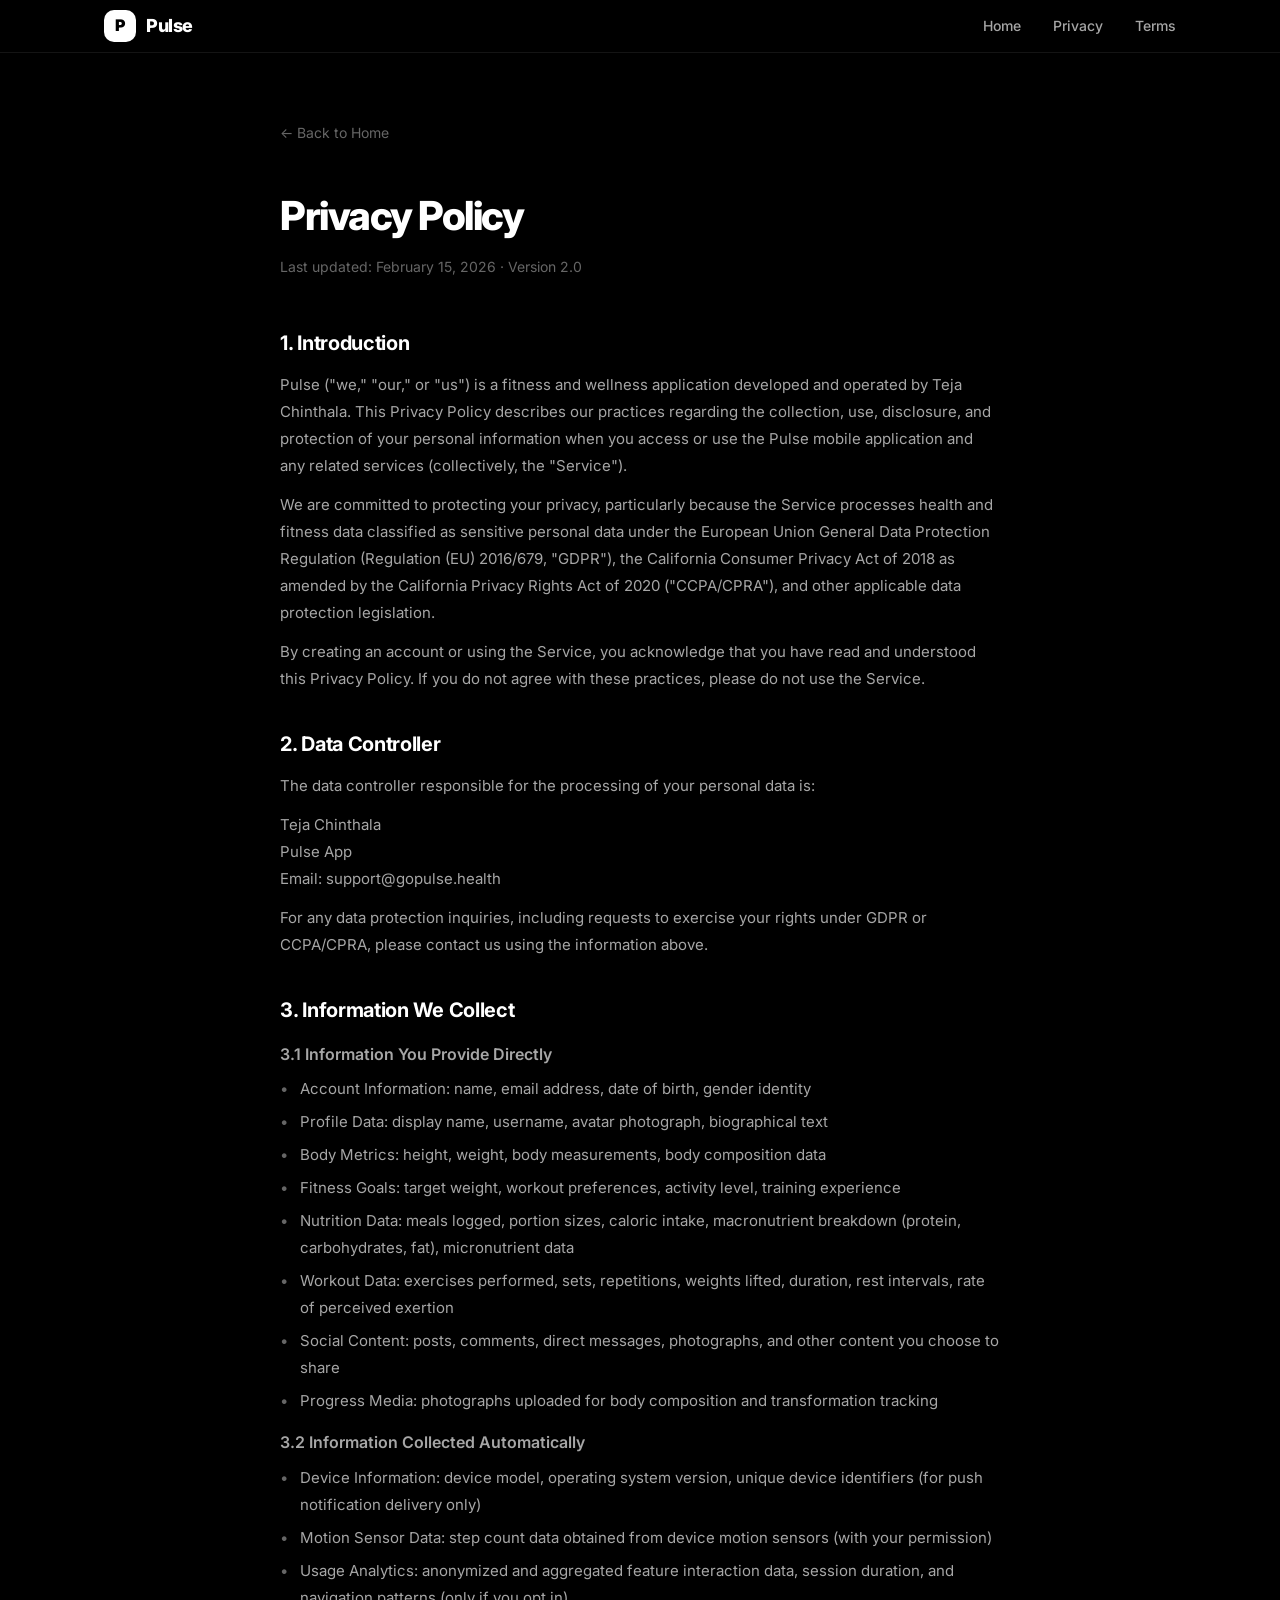
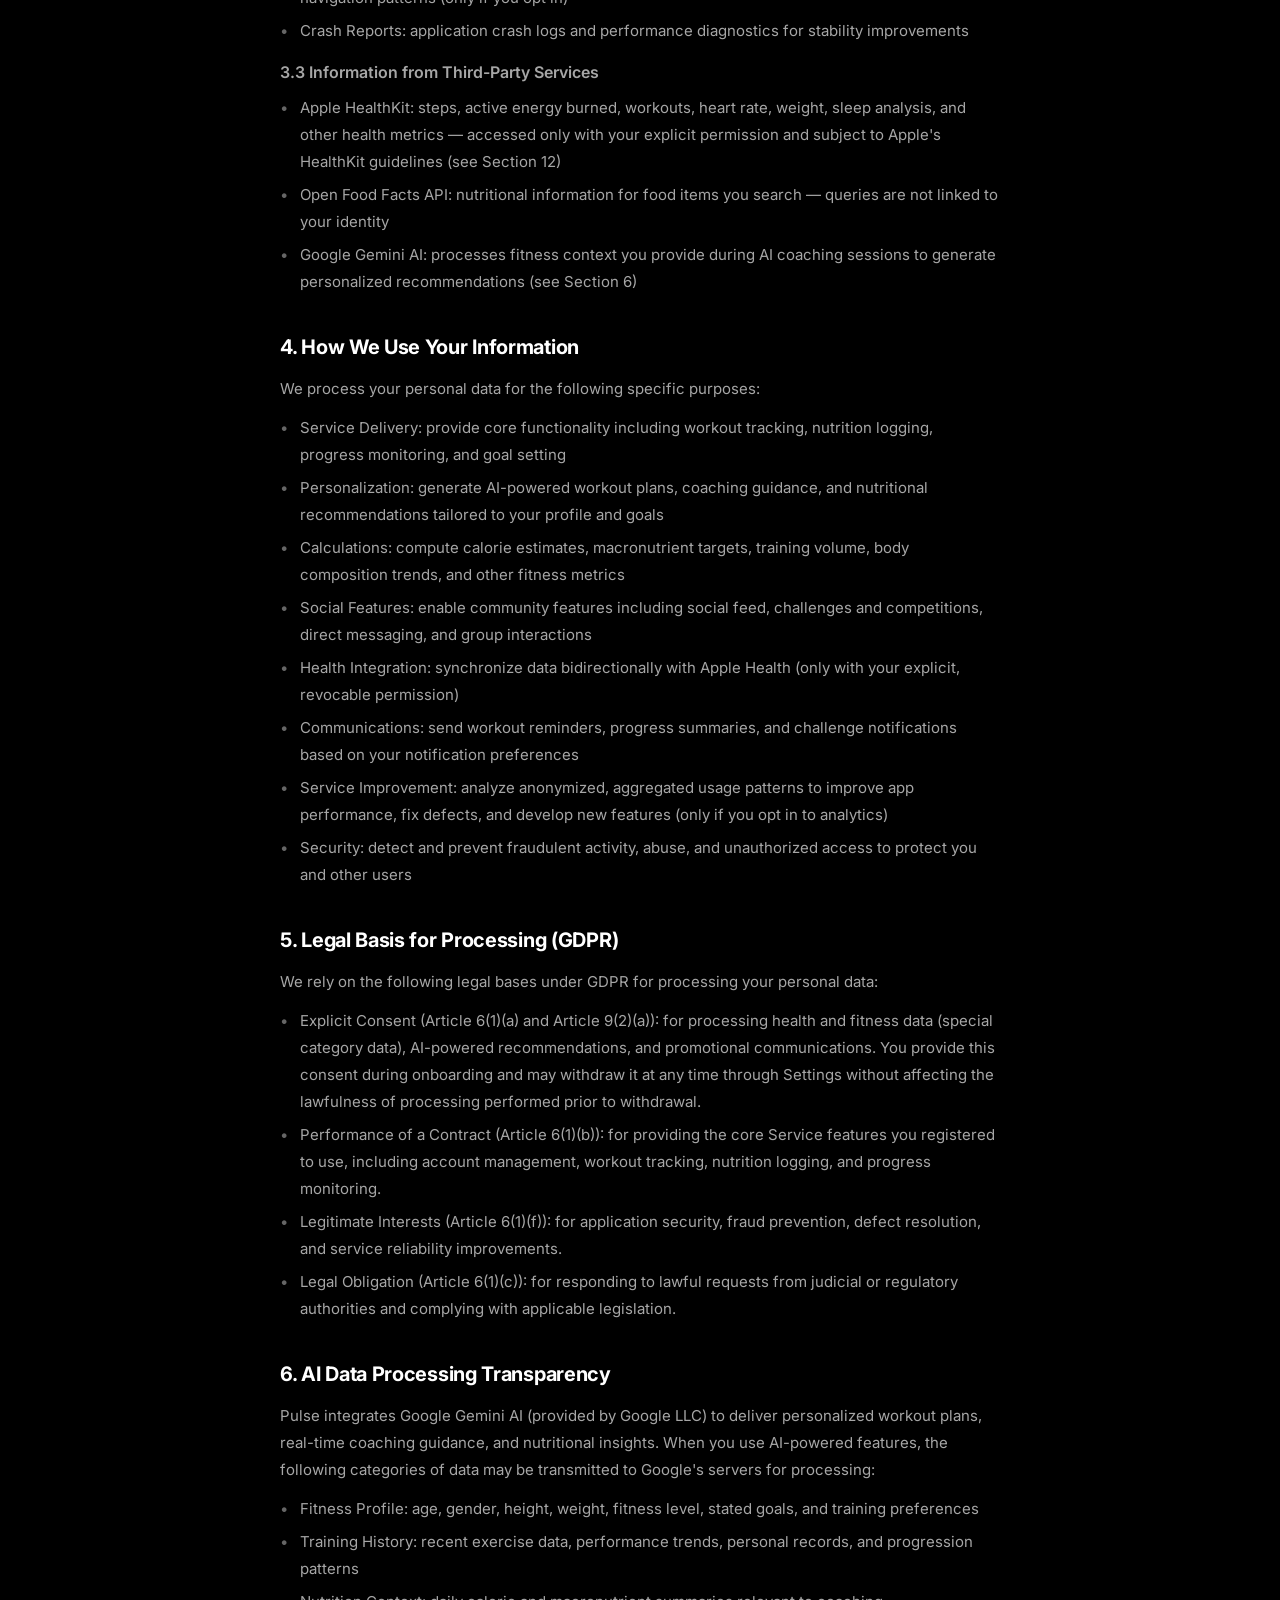
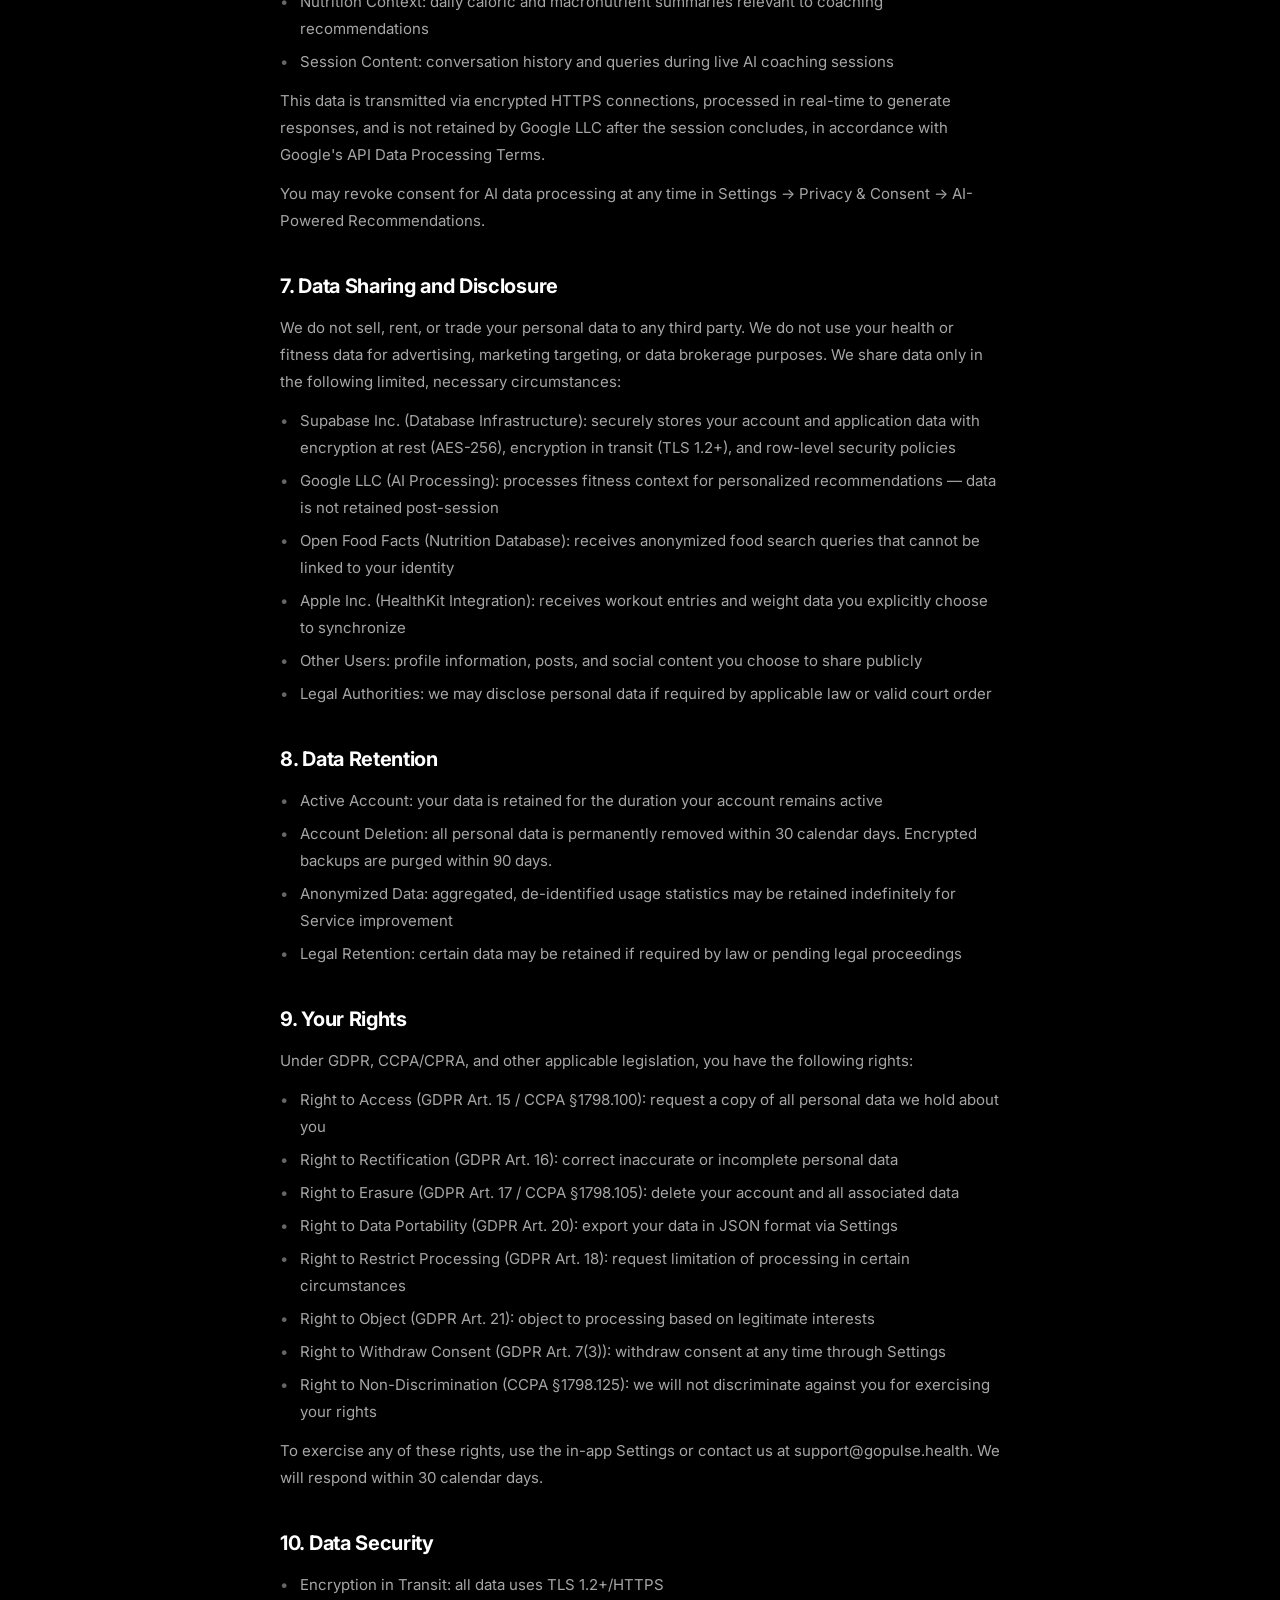
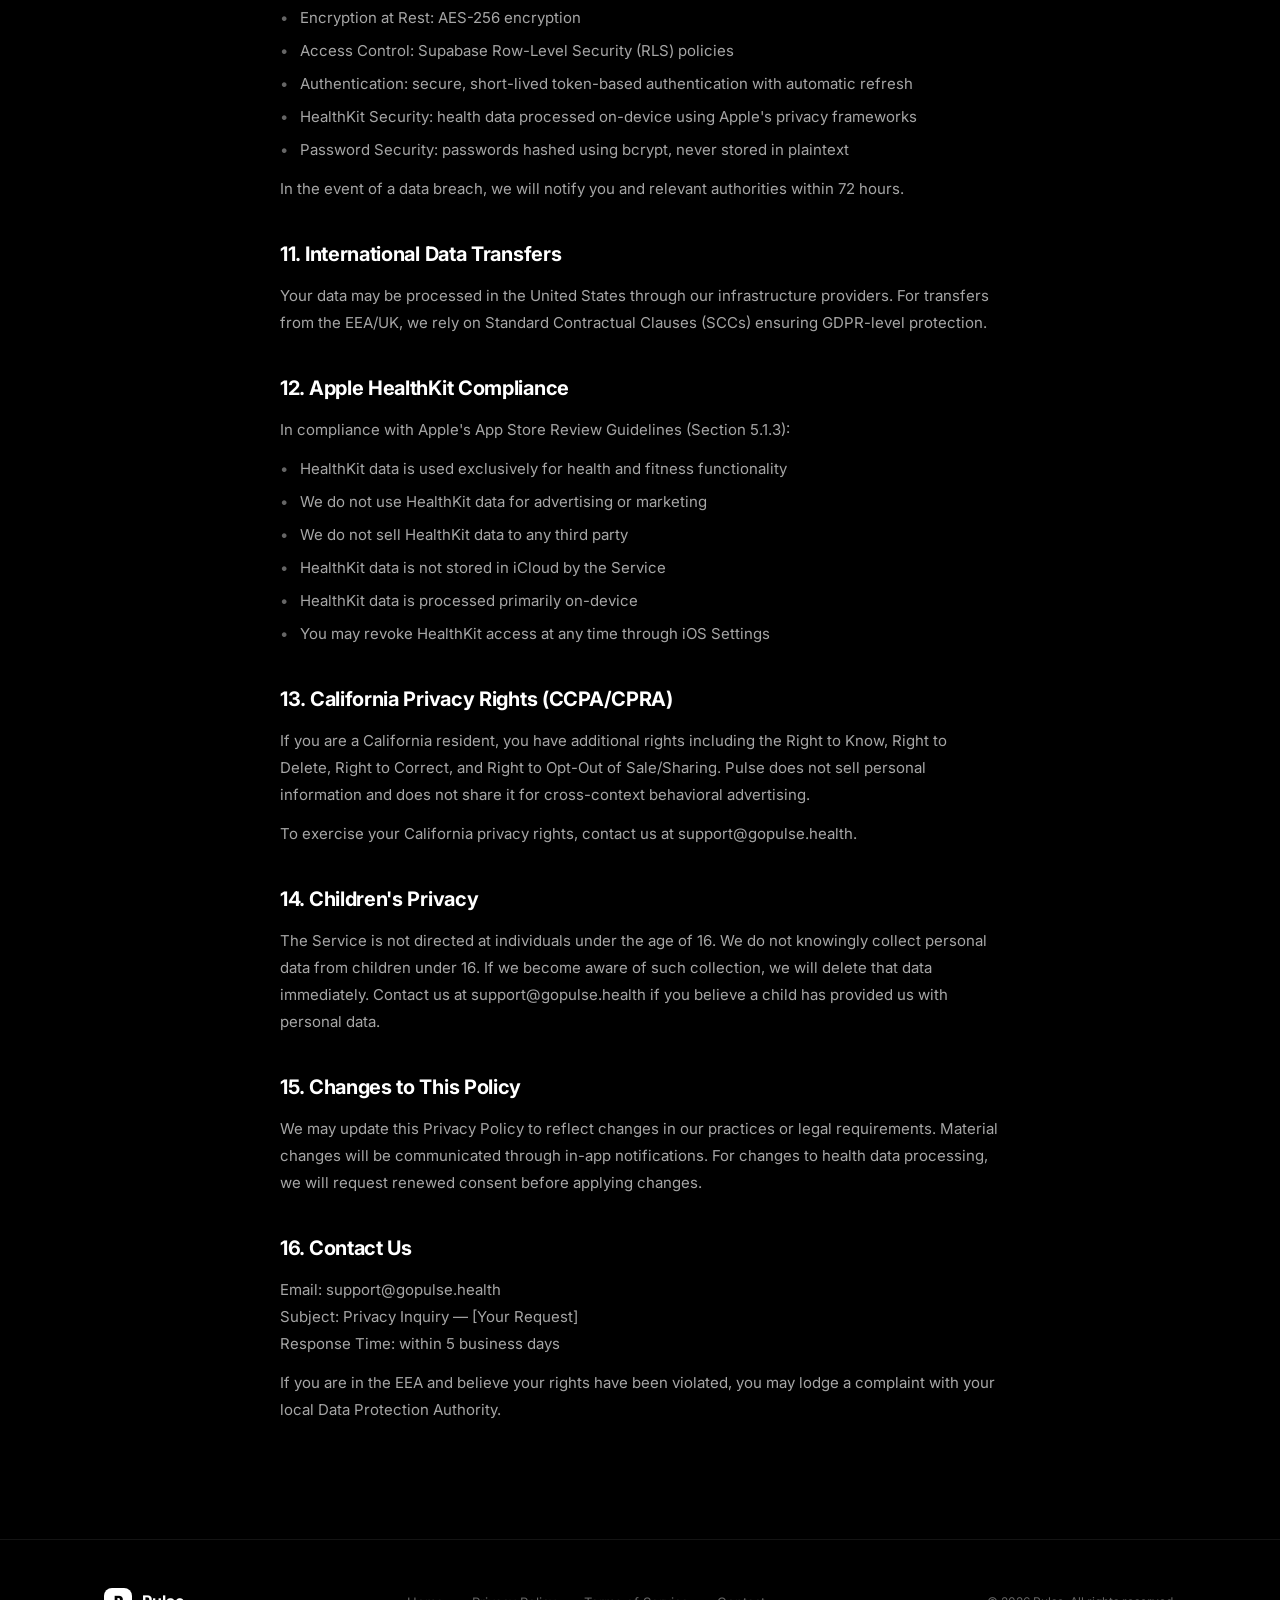
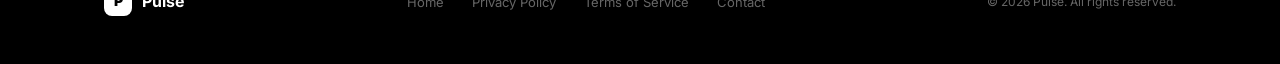
==== privacy.html @ 33a94516 "redesign: premium landing page with particle animation, feature-focused content" ====
<!DOCTYPE html>
<html lang="en">

<head>
    <meta charset="utf-8">
    <meta name="viewport" content="width=device-width, initial-scale=1.0">
    <title>Privacy Policy — Pulse</title>
    <meta name="description"
        content="Pulse Privacy Policy — Learn how we collect, use, and protect your personal data.">
    <link rel="preconnect" href="https://fonts.googleapis.com">
    <link rel="preconnect" href="https://fonts.gstatic.com" crossorigin>
    <link href="https://fonts.googleapis.com/css2?family=Inter:wght@400;500;600;700;800;900&display=swap"
        rel="stylesheet">
    <link rel="stylesheet" href="style.css">
    <link rel="icon"
        href="data:image/svg+xml,<svg xmlns='http://www.w3.org/2000/svg' viewBox='0 0 100 100'><rect width='100' height='100' rx='20' fill='%23000'/><text x='50' y='72' font-size='60' font-weight='900' fill='white' text-anchor='middle' font-family='system-ui'>P</text></svg>">
</head>

<body>

    <!-- Navigation -->
    <nav class="nav scrolled">
        <div class="nav-inner">
            <a href="index.html" class="nav-logo">
                <div class="nav-logo-icon">P</div>
                Pulse
            </a>
            <ul class="nav-links">
                <li><a href="index.html">Home</a></li>
                <li><a href="privacy.html">Privacy</a></li>
                <li><a href="terms.html">Terms</a></li>
            </ul>
        </div>
    </nav>

    <!-- Privacy Policy Content -->
    <section class="legal-page">
        <div class="container">
            <div class="legal-content">
                <a href="index.html" class="legal-back">← Back to Home</a>

                <h1 class="legal-title">Privacy Policy</h1>
                <p class="legal-updated">Last updated: February 15, 2026 · Version 2.0</p>

                <div class="legal-section">
                    <h2>1. Introduction</h2>
                    <p>Pulse ("we," "our," or "us") is a fitness and wellness application developed and operated by Teja
                        Chinthala. This Privacy Policy describes our practices regarding the collection, use,
                        disclosure, and protection of your personal information when you access or use the Pulse mobile
                        application and any related services (collectively, the "Service").</p>
                    <p>We are committed to protecting your privacy, particularly because the Service processes health
                        and fitness data classified as sensitive personal data under the European Union General Data
                        Protection Regulation (Regulation (EU) 2016/679, "GDPR"), the California Consumer Privacy Act of
                        2018 as amended by the California Privacy Rights Act of 2020 ("CCPA/CPRA"), and other applicable
                        data protection legislation.</p>
                    <p>By creating an account or using the Service, you acknowledge that you have read and understood
                        this Privacy Policy. If you do not agree with these practices, please do not use the Service.
                    </p>
                </div>

                <div class="legal-section">
                    <h2>2. Data Controller</h2>
                    <p>The data controller responsible for the processing of your personal data is:</p>
                    <p>Teja Chinthala<br>Pulse App<br>Email: support@gopulse.health</p>
                    <p>For any data protection inquiries, including requests to exercise your rights under GDPR or
                        CCPA/CPRA, please contact us using the information above.</p>
                </div>

                <div class="legal-section">
                    <h2>3. Information We Collect</h2>
                    <h3>3.1 Information You Provide Directly</h3>
                    <ul>
                        <li>Account Information: name, email address, date of birth, gender identity</li>
                        <li>Profile Data: display name, username, avatar photograph, biographical text</li>
                        <li>Body Metrics: height, weight, body measurements, body composition data</li>
                        <li>Fitness Goals: target weight, workout preferences, activity level, training experience</li>
                        <li>Nutrition Data: meals logged, portion sizes, caloric intake, macronutrient breakdown
                            (protein, carbohydrates, fat), micronutrient data</li>
                        <li>Workout Data: exercises performed, sets, repetitions, weights lifted, duration, rest
                            intervals, rate of perceived exertion</li>
                        <li>Social Content: posts, comments, direct messages, photographs, and other content you choose
                            to share</li>
                        <li>Progress Media: photographs uploaded for body composition and transformation tracking</li>
                    </ul>

                    <h3>3.2 Information Collected Automatically</h3>
                    <ul>
                        <li>Device Information: device model, operating system version, unique device identifiers (for
                            push notification delivery only)</li>
                        <li>Motion Sensor Data: step count data obtained from device motion sensors (with your
                            permission)</li>
                        <li>Usage Analytics: anonymized and aggregated feature interaction data, session duration, and
                            navigation patterns (only if you opt in)</li>
                        <li>Crash Reports: application crash logs and performance diagnostics for stability improvements
                        </li>
                    </ul>

                    <h3>3.3 Information from Third-Party Services</h3>
                    <ul>
                        <li>Apple HealthKit: steps, active energy burned, workouts, heart rate, weight, sleep analysis,
                            and other health metrics — accessed only with your explicit permission and subject to
                            Apple's HealthKit guidelines (see Section 12)</li>
                        <li>Open Food Facts API: nutritional information for food items you search — queries are not
                            linked to your identity</li>
                        <li>Google Gemini AI: processes fitness context you provide during AI coaching sessions to
                            generate personalized recommendations (see Section 6)</li>
                    </ul>
                </div>

                <div class="legal-section">
                    <h2>4. How We Use Your Information</h2>
                    <p>We process your personal data for the following specific purposes:</p>
                    <ul>
                        <li>Service Delivery: provide core functionality including workout tracking, nutrition logging,
                            progress monitoring, and goal setting</li>
                        <li>Personalization: generate AI-powered workout plans, coaching guidance, and nutritional
                            recommendations tailored to your profile and goals</li>
                        <li>Calculations: compute calorie estimates, macronutrient targets, training volume, body
                            composition trends, and other fitness metrics</li>
                        <li>Social Features: enable community features including social feed, challenges and
                            competitions, direct messaging, and group interactions</li>
                        <li>Health Integration: synchronize data bidirectionally with Apple Health (only with your
                            explicit, revocable permission)</li>
                        <li>Communications: send workout reminders, progress summaries, and challenge notifications
                            based on your notification preferences</li>
                        <li>Service Improvement: analyze anonymized, aggregated usage patterns to improve app
                            performance, fix defects, and develop new features (only if you opt in to analytics)</li>
                        <li>Security: detect and prevent fraudulent activity, abuse, and unauthorized access to protect
                            you and other users</li>
                    </ul>
                </div>

                <div class="legal-section">
                    <h2>5. Legal Basis for Processing (GDPR)</h2>
                    <p>We rely on the following legal bases under GDPR for processing your personal data:</p>
                    <ul>
                        <li>Explicit Consent (Article 6(1)(a) and Article 9(2)(a)): for processing health and fitness
                            data (special category data), AI-powered recommendations, and promotional communications.
                            You provide this consent during onboarding and may withdraw it at any time through Settings
                            without affecting the lawfulness of processing performed prior to withdrawal.</li>
                        <li>Performance of a Contract (Article 6(1)(b)): for providing the core Service features you
                            registered to use, including account management, workout tracking, nutrition logging, and
                            progress monitoring.</li>
                        <li>Legitimate Interests (Article 6(1)(f)): for application security, fraud prevention, defect
                            resolution, and service reliability improvements.</li>
                        <li>Legal Obligation (Article 6(1)(c)): for responding to lawful requests from judicial or
                            regulatory authorities and complying with applicable legislation.</li>
                    </ul>
                </div>

                <div class="legal-section">
                    <h2>6. AI Data Processing Transparency</h2>
                    <p>Pulse integrates Google Gemini AI (provided by Google LLC) to deliver personalized workout plans,
                        real-time coaching guidance, and nutritional insights. When you use AI-powered features, the
                        following categories of data may be transmitted to Google's servers for processing:</p>
                    <ul>
                        <li>Fitness Profile: age, gender, height, weight, fitness level, stated goals, and training
                            preferences</li>
                        <li>Training History: recent exercise data, performance trends, personal records, and
                            progression patterns</li>
                        <li>Nutrition Context: daily caloric and macronutrient summaries relevant to coaching
                            recommendations</li>
                        <li>Session Content: conversation history and queries during live AI coaching sessions</li>
                    </ul>
                    <p>This data is transmitted via encrypted HTTPS connections, processed in real-time to generate
                        responses, and is not retained by Google LLC after the session concludes, in accordance with
                        Google's API Data Processing Terms.</p>
                    <p>You may revoke consent for AI data processing at any time in Settings → Privacy &amp; Consent →
                        AI-Powered Recommendations.</p>
                </div>

                <div class="legal-section">
                    <h2>7. Data Sharing and Disclosure</h2>
                    <p>We do not sell, rent, or trade your personal data to any third party. We do not use your health
                        or fitness data for advertising, marketing targeting, or data brokerage purposes. We share data
                        only in the following limited, necessary circumstances:</p>
                    <ul>
                        <li>Supabase Inc. (Database Infrastructure): securely stores your account and application data
                            with encryption at rest (AES-256), encryption in transit (TLS 1.2+), and row-level security
                            policies</li>
                        <li>Google LLC (AI Processing): processes fitness context for personalized recommendations —
                            data is not retained post-session</li>
                        <li>Open Food Facts (Nutrition Database): receives anonymized food search queries that cannot be
                            linked to your identity</li>
                        <li>Apple Inc. (HealthKit Integration): receives workout entries and weight data you explicitly
                            choose to synchronize</li>
                        <li>Other Users: profile information, posts, and social content you choose to share publicly
                        </li>
                        <li>Legal Authorities: we may disclose personal data if required by applicable law or valid
                            court order</li>
                    </ul>
                </div>

                <div class="legal-section">
                    <h2>8. Data Retention</h2>
                    <ul>
                        <li>Active Account: your data is retained for the duration your account remains active</li>
                        <li>Account Deletion: all personal data is permanently removed within 30 calendar days.
                            Encrypted backups are purged within 90 days.</li>
                        <li>Anonymized Data: aggregated, de-identified usage statistics may be retained indefinitely for
                            Service improvement</li>
                        <li>Legal Retention: certain data may be retained if required by law or pending legal
                            proceedings</li>
                    </ul>
                </div>

                <div class="legal-section">
                    <h2>9. Your Rights</h2>
                    <p>Under GDPR, CCPA/CPRA, and other applicable legislation, you have the following rights:</p>
                    <ul>
                        <li>Right to Access (GDPR Art. 15 / CCPA §1798.100): request a copy of all personal data we hold
                            about you</li>
                        <li>Right to Rectification (GDPR Art. 16): correct inaccurate or incomplete personal data</li>
                        <li>Right to Erasure (GDPR Art. 17 / CCPA §1798.105): delete your account and all associated
                            data</li>
                        <li>Right to Data Portability (GDPR Art. 20): export your data in JSON format via Settings</li>
                        <li>Right to Restrict Processing (GDPR Art. 18): request limitation of processing in certain
                            circumstances</li>
                        <li>Right to Object (GDPR Art. 21): object to processing based on legitimate interests</li>
                        <li>Right to Withdraw Consent (GDPR Art. 7(3)): withdraw consent at any time through Settings
                        </li>
                        <li>Right to Non-Discrimination (CCPA §1798.125): we will not discriminate against you for
                            exercising your rights</li>
                    </ul>
                    <p>To exercise any of these rights, use the in-app Settings or contact us at support@gopulse.health.
                        We
                        will respond within 30 calendar days.</p>
                </div>

                <div class="legal-section">
                    <h2>10. Data Security</h2>
                    <ul>
                        <li>Encryption in Transit: all data uses TLS 1.2+/HTTPS</li>
                        <li>Encryption at Rest: AES-256 encryption</li>
                        <li>Access Control: Supabase Row-Level Security (RLS) policies</li>
                        <li>Authentication: secure, short-lived token-based authentication with automatic refresh</li>
                        <li>HealthKit Security: health data processed on-device using Apple's privacy frameworks</li>
                        <li>Password Security: passwords hashed using bcrypt, never stored in plaintext</li>
                    </ul>
                    <p>In the event of a data breach, we will notify you and relevant authorities within 72 hours.</p>
                </div>

                <div class="legal-section">
                    <h2>11. International Data Transfers</h2>
                    <p>Your data may be processed in the United States through our infrastructure providers. For
                        transfers from the EEA/UK, we rely on Standard Contractual Clauses (SCCs) ensuring GDPR-level
                        protection.</p>
                </div>

                <div class="legal-section">
                    <h2>12. Apple HealthKit Compliance</h2>
                    <p>In compliance with Apple's App Store Review Guidelines (Section 5.1.3):</p>
                    <ul>
                        <li>HealthKit data is used exclusively for health and fitness functionality</li>
                        <li>We do not use HealthKit data for advertising or marketing</li>
                        <li>We do not sell HealthKit data to any third party</li>
                        <li>HealthKit data is not stored in iCloud by the Service</li>
                        <li>HealthKit data is processed primarily on-device</li>
                        <li>You may revoke HealthKit access at any time through iOS Settings</li>
                    </ul>
                </div>

                <div class="legal-section">
                    <h2>13. California Privacy Rights (CCPA/CPRA)</h2>
                    <p>If you are a California resident, you have additional rights including the Right to Know, Right
                        to Delete, Right to Correct, and Right to Opt-Out of Sale/Sharing. Pulse does not sell personal
                        information and does not share it for cross-context behavioral advertising.</p>
                    <p>To exercise your California privacy rights, contact us at support@gopulse.health.</p>
                </div>

                <div class="legal-section">
                    <h2>14. Children's Privacy</h2>
                    <p>The Service is not directed at individuals under the age of 16. We do not knowingly collect
                        personal data from children under 16. If we become aware of such collection, we will delete that
                        data immediately. Contact us at support@gopulse.health if you believe a child has provided us
                        with
                        personal data.</p>
                </div>

                <div class="legal-section">
                    <h2>15. Changes to This Policy</h2>
                    <p>We may update this Privacy Policy to reflect changes in our practices or legal requirements.
                        Material changes will be communicated through in-app notifications. For changes to health data
                        processing, we will request renewed consent before applying changes.</p>
                </div>

                <div class="legal-section">
                    <h2>16. Contact Us</h2>
                    <p>Email: support@gopulse.health<br>Subject: Privacy Inquiry — [Your Request]<br>Response Time:
                        within 5
                        business days</p>
                    <p>If you are in the EEA and believe your rights have been violated, you may lodge a complaint with
                        your local Data Protection Authority.</p>
                </div>
            </div>
        </div>
    </section>

    <!-- Footer -->
    <footer class="footer">
        <div class="container">
            <div class="footer-inner">
                <div class="footer-brand">
                    <div class="footer-brand-icon">P</div>
                    Pulse
                </div>
                <ul class="footer-links">
                    <li><a href="index.html">Home</a></li>
                    <li><a href="privacy.html">Privacy Policy</a></li>
                    <li><a href="terms.html">Terms of Service</a></li>
                    <li><a href="mailto:support@gopulse.health">Contact</a></li>
                </ul>
                <div class="footer-copy">© 2026 Pulse. All rights reserved.</div>
            </div>
        </div>
    </footer>

</body>

</html>
---- style.css ----
/* ═══════════════════════════════════════════════════════════════
   PULSE — Premium Landing Page Styles
   Dark theme with particle animation aesthetic
   ═══════════════════════════════════════════════════════════════ */

/* ─── Reset & Variables ────────────────────────────────────── */
*,
*::before,
*::after {
  margin: 0;
  padding: 0;
  box-sizing: border-box;
}

:root {
  --bg: #000000;
  --bg-card: #0a0a0a;
  --bg-elevated: #111111;
  --bg-glass: rgba(255, 255, 255, 0.04);
  --border: rgba(255, 255, 255, 0.08);
  --border-hover: rgba(255, 255, 255, 0.18);
  --text-primary: #ffffff;
  --text-secondary: rgba(255, 255, 255, 0.65);
  --text-muted: rgba(255, 255, 255, 0.4);
  --accent: #ffffff;
  --accent-subtle: rgba(255, 255, 255, 0.1);
  --accent-gold: #f5a623;
  --gradient-start: #1a1a1a;
  --gradient-end: #000000;
  --radius-sm: 8px;
  --radius-md: 12px;
  --radius-lg: 16px;
  --radius-xl: 24px;
  --radius-pill: 999px;
  --shadow: 0 0 60px rgba(255, 255, 255, 0.03);
  --font: 'Inter', -apple-system, BlinkMacSystemFont, 'Segoe UI', sans-serif;
  --transition: 0.3s cubic-bezier(0.4, 0, 0.2, 1);
}

html {
  scroll-behavior: smooth;
  -webkit-font-smoothing: antialiased;
  -moz-osx-font-smoothing: grayscale;
}

body {
  font-family: var(--font);
  background: var(--bg);
  color: var(--text-primary);
  line-height: 1.6;
  overflow-x: hidden;
}

a {
  color: inherit;
  text-decoration: none;
}

.container {
  max-width: 1120px;
  margin: 0 auto;
  padding: 0 24px;
}

.section {
  padding: 120px 0;
}

.section-header {
  text-align: center;
  margin-bottom: 72px;
}

.section-label {
  display: inline-flex;
  align-items: center;
  gap: 8px;
  font-size: 13px;
  font-weight: 600;
  text-transform: uppercase;
  letter-spacing: 1.5px;
  color: var(--text-muted);
  margin-bottom: 20px;
}

.section-label svg {
  width: 16px;
  height: 16px;
}

.section-title {
  font-size: clamp(32px, 5vw, 52px);
  font-weight: 800;
  letter-spacing: -2px;
  line-height: 1.1;
  margin-bottom: 20px;
}

.section-subtitle {
  font-size: 18px;
  color: var(--text-secondary);
  max-width: 560px;
  line-height: 1.7;
  margin: 0 auto;
}

/* ─── Animations ───────────────────────────────────────────── */
@keyframes fadeInUp {
  from {
    opacity: 0;
    transform: translateY(30px);
  }

  to {
    opacity: 1;
    transform: translateY(0);
  }
}

@keyframes fadeIn {
  from {
    opacity: 0;
  }

  to {
    opacity: 1;
  }
}

@keyframes pulse-ring {

  0%,
  100% {
    transform: translateX(-50%) scale(1);
    opacity: 0.05;
  }

  50% {
    transform: translateX(-50%) scale(1.15);
    opacity: 0.08;
  }
}

@keyframes glow-pulse {

  0%,
  100% {
    transform: translate(-50%, -50%) scale(1);
    opacity: 0.06;
  }

  50% {
    transform: translate(-50%, -50%) scale(1.3);
    opacity: 0.12;
  }
}

@keyframes float {

  0%,
  100% {
    transform: translateY(0px);
  }

  50% {
    transform: translateY(-10px);
  }
}

.animate-in {
  opacity: 0;
  transform: translateY(30px);
  transition: opacity 0.8s ease, transform 0.8s ease;
}

.animate-in.visible {
  opacity: 1;
  transform: translateY(0);
}

/* ─── Navigation ───────────────────────────────────────────── */
.nav {
  position: fixed;
  top: 0;
  left: 0;
  right: 0;
  z-index: 1000;
  padding: 16px 0;
  transition: background var(--transition), padding var(--transition), backdrop-filter var(--transition);
}

.nav.scrolled {
  background: rgba(0, 0, 0, 0.85);
  backdrop-filter: blur(20px);
  padding: 10px 0;
  border-bottom: 1px solid var(--border);
}

.nav-inner {
  max-width: 1120px;
  margin: 0 auto;
  padding: 0 24px;
  display: flex;
  align-items: center;
  justify-content: space-between;
}

.nav-logo {
  display: flex;
  align-items: center;
  gap: 10px;
  font-weight: 800;
  font-size: 18px;
  letter-spacing: -0.5px;
}

.nav-logo-icon {
  width: 32px;
  height: 32px;
  background: #fff;
  border-radius: 10px;
  display: flex;
  align-items: center;
  justify-content: center;
  color: #000;
  font-weight: 900;
  font-size: 16px;
}

.nav-links {
  display: flex;
  align-items: center;
  gap: 32px;
  list-style: none;
}

.nav-links a {
  font-size: 14px;
  font-weight: 500;
  color: var(--text-secondary);
  transition: color var(--transition);
}

.nav-links a:hover {
  color: var(--text-primary);
}

.nav-cta {
  padding: 10px 24px;
  background: #fff;
  color: #000 !important;
  border-radius: var(--radius-pill);
  font-weight: 700 !important;
  font-size: 13px !important;
  transition: transform var(--transition), box-shadow var(--transition);
}

.nav-cta:hover {
  transform: translateY(-2px);
  box-shadow: 0 8px 30px rgba(255, 255, 255, 0.15);
}

.nav-mobile-toggle {
  display: none;
  flex-direction: column;
  gap: 5px;
  background: none;
  border: none;
  cursor: pointer;
  padding: 4px;
}

.nav-mobile-toggle span {
  display: block;
  width: 22px;
  height: 2px;
  background: var(--text-primary);
  border-radius: 2px;
  transition: var(--transition);
}

/* ─── Hero ─────────────────────────────────────────────────── */
.hero {
  position: relative;
  min-height: 100vh;
  display: flex;
  align-items: center;
  justify-content: center;
  padding: 120px 24px 80px;
  overflow: hidden;
}

.hero-canvas {
  position: absolute;
  top: 0;
  left: 0;
  width: 100%;
  height: 100%;
  z-index: 0;
}

.hero-glow {
  position: absolute;
  top: 50%;
  left: 50%;
  width: 600px;
  height: 600px;
  border-radius: 50%;
  background: radial-gradient(circle, rgba(255, 255, 255, 0.04) 0%, transparent 70%);
  animation: glow-pulse 6s ease-in-out infinite;
  z-index: 0;
  pointer-events: none;
}

.hero-content {
  position: relative;
  z-index: 2;
  text-align: center;
  max-width: 800px;
}

.hero-badge {
  display: inline-flex;
  align-items: center;
  gap: 8px;
  background: var(--bg-glass);
  border: 1px solid var(--border);
  padding: 8px 20px;
  border-radius: var(--radius-pill);
  font-size: 13px;
  font-weight: 600;
  color: var(--text-secondary);
  margin-bottom: 32px;
  animation: fadeInUp 0.8s ease forwards;
  opacity: 0;
  text-transform: uppercase;
  letter-spacing: 1px;
}

.hero-badge-dot {
  width: 8px;
  height: 8px;
  background: #4ade80;
  border-radius: 50%;
  animation: pulse-ring 2s infinite;
}

.hero-title {
  font-size: clamp(40px, 7vw, 72px);
  font-weight: 300;
  letter-spacing: -3px;
  line-height: 1.1;
  margin-bottom: 24px;
  animation: fadeInUp 0.8s ease 0.1s forwards;
  opacity: 0;
}

.hero-cycling-word {
  display: block;
  font-weight: 900;
  letter-spacing: -3px;
  background: linear-gradient(135deg, #fff 0%, rgba(255, 255, 255, 0.7) 100%);
  -webkit-background-clip: text;
  -webkit-text-fill-color: transparent;
  background-clip: text;
  transition: opacity 0.4s ease;
}

.hero-description {
  font-size: clamp(16px, 2vw, 20px);
  color: var(--text-secondary);
  line-height: 1.7;
  max-width: 560px;
  margin: 0 auto 32px;
  animation: fadeInUp 0.8s ease 0.2s forwards;
  opacity: 0;
}

.hero-pills {
  display: flex;
  flex-wrap: wrap;
  justify-content: center;
  gap: 8px;
  margin-bottom: 40px;
  animation: fadeInUp 0.8s ease 0.3s forwards;
  opacity: 0;
}

.hero-pill {
  padding: 8px 16px;
  background: #fff;
  color: #000;
  border-radius: 20px;
  font-size: 12px;
  font-weight: 700;
  letter-spacing: 0.3px;
  transition: transform var(--transition);
}

.hero-pill:hover {
  transform: translateY(-2px);
}

.hero-actions {
  display: flex;
  align-items: center;
  justify-content: center;
  gap: 16px;
  animation: fadeInUp 0.8s ease 0.4s forwards;
  opacity: 0;
  margin-bottom: 48px;
}

.btn-primary {
  display: inline-flex;
  align-items: center;
  gap: 10px;
  padding: 16px 32px;
  background: #ffffff;
  color: #000;
  border-radius: var(--radius-pill);
  font-weight: 700;
  font-size: 16px;
  transition: transform var(--transition), box-shadow var(--transition);
}

.btn-primary svg {
  width: 18px;
  height: 18px;
  stroke: #000;
}

.btn-primary:hover {
  transform: translateY(-3px);
  box-shadow: 0 16px 48px rgba(255, 255, 255, 0.15);
}

.btn-secondary {
  padding: 16px 28px;
  border: 1px solid var(--border);
  border-radius: var(--radius-pill);
  font-weight: 600;
  font-size: 15px;
  color: var(--text-secondary);
  transition: all var(--transition);
}

.btn-secondary:hover {
  border-color: var(--text-primary);
  color: var(--text-primary);
}

.hero-stats {
  display: flex;
  justify-content: center;
  gap: 48px;
  animation: fadeInUp 0.8s ease 0.5s forwards;
  opacity: 0;
}

.hero-stat {
  text-align: center;
}

.hero-stat-value {
  font-size: 28px;
  font-weight: 800;
  letter-spacing: -1px;
}

.hero-stat-label {
  font-size: 13px;
  color: var(--text-muted);
  margin-top: 4px;
}

/* ─── Features ─────────────────────────────────────────────── */
.features {
  background: linear-gradient(180deg, var(--bg) 0%, var(--bg-card) 50%, var(--bg) 100%);
}

.features-grid {
  display: grid;
  grid-template-columns: repeat(3, 1fr);
  gap: 20px;
}

.feature-card {
  background: var(--bg-elevated);
  border: 1px solid var(--border);
  border-radius: var(--radius-xl);
  padding: 36px 28px;
  transition: all var(--transition);
  position: relative;
  overflow: hidden;
}

.feature-card::before {
  content: '';
  position: absolute;
  top: 0;
  left: 0;
  right: 0;
  height: 1px;
  background: linear-gradient(90deg, transparent, rgba(255, 255, 255, 0.1), transparent);
  opacity: 0;
  transition: opacity var(--transition);
}

.feature-card:hover {
  border-color: var(--border-hover);
  transform: translateY(-6px);
  box-shadow: 0 20px 60px rgba(0, 0, 0, 0.4);
}

.feature-card:hover::before {
  opacity: 1;
}

.feature-icon {
  width: 48px;
  height: 48px;
  border-radius: var(--radius-lg);
  background: var(--accent-subtle);
  display: flex;
  align-items: center;
  justify-content: center;
  margin-bottom: 20px;
}

.feature-icon svg {
  width: 24px;
  height: 24px;
  stroke: var(--text-primary);
  fill: none;
  stroke-width: 1.5;
  stroke-linecap: round;
  stroke-linejoin: round;
}

.feature-title {
  font-size: 20px;
  font-weight: 700;
  margin-bottom: 12px;
  letter-spacing: -0.3px;
}

.feature-desc {
  font-size: 15px;
  color: var(--text-secondary);
  line-height: 1.7;
  margin-bottom: 16px;
}

.feature-tag {
  display: inline-block;
  padding: 4px 12px;
  background: rgba(245, 166, 35, 0.12);
  color: var(--accent-gold);
  font-size: 11px;
  font-weight: 700;
  border-radius: var(--radius-pill);
  letter-spacing: 0.3px;
  text-transform: uppercase;
}

/* ─── How It Works ─────────────────────────────────────────── */
.how-it-works {
  background: var(--bg);
}

.steps {
  display: grid;
  grid-template-columns: repeat(3, 1fr);
  gap: 32px;
  position: relative;
}

.steps::before {
  content: '';
  position: absolute;
  top: 60px;
  left: 16%;
  right: 16%;
  height: 1px;
  background: linear-gradient(90deg, transparent, var(--border), transparent);
}

.step {
  text-align: center;
  position: relative;
}

.step-number {
  font-size: 56px;
  font-weight: 900;
  color: rgba(255, 255, 255, 0.04);
  margin-bottom: -16px;
  letter-spacing: -2px;
  line-height: 1;
}

.step-icon {
  width: 56px;
  height: 56px;
  border-radius: 50%;
  background: var(--bg-elevated);
  border: 1px solid var(--border);
  display: flex;
  align-items: center;
  justify-content: center;
  margin: 0 auto 20px;
  position: relative;
  z-index: 2;
}

.step-icon svg {
  width: 24px;
  height: 24px;
  stroke: var(--text-primary);
  fill: none;
  stroke-linecap: round;
  stroke-linejoin: round;
}

.step-title {
  font-size: 22px;
  font-weight: 700;
  margin-bottom: 12px;
  letter-spacing: -0.3px;
}

.step-desc {
  font-size: 15px;
  color: var(--text-secondary);
  line-height: 1.7;
  max-width: 320px;
  margin: 0 auto;
}

/* ─── Mission ──────────────────────────────────────────────── */
.mission-section {
  background: linear-gradient(180deg, var(--bg) 0%, var(--bg-card) 50%, var(--bg) 100%);
  overflow: hidden;
}

.mission-content {
  max-width: 800px;
  margin: 0 auto;
  text-align: center;
}

.mission-quote {
  font-size: clamp(24px, 3.5vw, 40px);
  font-weight: 300;
  font-style: italic;
  line-height: 1.5;
  color: var(--text-secondary);
  margin-bottom: 20px;
  position: relative;
  padding: 0 24px;
}

.mission-quote::before {
  content: '"';
  position: absolute;
  top: -20px;
  left: 0;
  font-size: 80px;
  font-style: normal;
  color: rgba(255, 255, 255, 0.06);
  font-weight: 900;
  line-height: 1;
}

.mission-author {
  font-size: 14px;
  color: var(--text-muted);
  font-weight: 600;
  letter-spacing: 2px;
  text-transform: uppercase;
  margin-bottom: 60px;
}

.mission-pillars {
  display: grid;
  grid-template-columns: repeat(3, 1fr);
  gap: 24px;
}

.mission-pillar {
  padding: 36px 24px;
  background: var(--bg-card);
  border: 1px solid var(--border);
  border-radius: var(--radius-xl);
  text-align: center;
  transition: var(--transition);
}

.mission-pillar:hover {
  border-color: var(--border-hover);
  transform: translateY(-4px);
}

.mission-pillar-icon {
  width: 48px;
  height: 48px;
  border-radius: 50%;
  background: var(--accent-subtle);
  display: flex;
  align-items: center;
  justify-content: center;
  margin: 0 auto 16px;
}

.mission-pillar-icon svg {
  width: 22px;
  height: 22px;
  stroke: var(--text-primary);
  fill: none;
}

.mission-pillar h3 {
  font-size: 18px;
  font-weight: 700;
  margin-bottom: 8px;
}

.mission-pillar p {
  font-size: 14px;
  color: var(--text-secondary);
  line-height: 1.6;
}

/* ─── Numbers / Stats ──────────────────────────────────────── */
.numbers-section {
  background: var(--bg);
  padding: 80px 0;
}

.numbers-grid {
  display: grid;
  grid-template-columns: repeat(4, 1fr);
  gap: 24px;
}

.number-card {
  text-align: center;
  padding: 40px 20px;
  background: var(--bg-card);
  border: 1px solid var(--border);
  border-radius: var(--radius-xl);
  transition: var(--transition);
}

.number-card:hover {
  border-color: var(--border-hover);
  transform: translateY(-4px);
}

.number-value {
  font-size: 48px;
  font-weight: 900;
  letter-spacing: -2px;
  margin-bottom: 8px;
  background: linear-gradient(135deg, #fff, rgba(255, 255, 255, 0.6));
  -webkit-background-clip: text;
  -webkit-text-fill-color: transparent;
  background-clip: text;
}

.number-label {
  font-size: 16px;
  font-weight: 700;
  margin-bottom: 6px;
  color: var(--text-primary);
}

.number-desc {
  font-size: 13px;
  color: var(--text-muted);
  line-height: 1.5;
}

/* ─── Education ────────────────────────────────────────────── */
.education-section {
  background: linear-gradient(180deg, var(--bg) 0%, var(--bg-card) 50%, var(--bg) 100%);
}

.education-grid {
  display: grid;
  grid-template-columns: repeat(3, 1fr);
  gap: 24px;
}

.education-card {
  background: var(--bg-card);
  border: 1px solid var(--border);
  border-radius: var(--radius-xl);
  padding: 40px 28px;
  transition: var(--transition);
  position: relative;
  overflow: hidden;
}

.education-card::after {
  content: '';
  position: absolute;
  bottom: 0;
  left: 0;
  right: 0;
  height: 2px;
  background: linear-gradient(90deg, transparent, rgba(255, 255, 255, 0.08), transparent);
}

.education-card:hover {
  border-color: var(--border-hover);
  transform: translateY(-4px);
}

.education-number {
  font-size: 48px;
  font-weight: 900;
  color: rgba(255, 255, 255, 0.04);
  position: absolute;
  top: 16px;
  right: 20px;
  line-height: 1;
}

.education-icon {
  width: 48px;
  height: 48px;
  border-radius: var(--radius-lg);
  background: var(--accent-subtle);
  display: flex;
  align-items: center;
  justify-content: center;
  margin-bottom: 20px;
}

.education-icon svg {
  width: 22px;
  height: 22px;
  stroke: var(--text-primary);
  fill: none;
}

.education-card h3 {
  font-size: 20px;
  font-weight: 700;
  margin-bottom: 12px;
  letter-spacing: -0.3px;
}

.education-card p {
  font-size: 15px;
  color: var(--text-secondary);
  line-height: 1.7;
}

/* ─── Reviews / Social Proof ───────────────────────────────── */
.reviews-section {
  background: var(--bg);
}

.reviews-grid {
  display: grid;
  grid-template-columns: repeat(3, 1fr);
  gap: 24px;
}

.review-card {
  background: var(--bg-elevated);
  border: 1px solid var(--border);
  border-radius: var(--radius-xl);
  padding: 36px;
  transition: var(--transition);
}

.review-card:hover {
  border-color: var(--border-hover);
}

.review-stars {
  font-size: 14px;
  letter-spacing: 2px;
  color: #fbbf24;
  margin-bottom: 16px;
}

.review-text {
  font-size: 15px;
  color: var(--text-secondary);
  line-height: 1.7;
  margin-bottom: 20px;
  font-style: italic;
}

.review-author {
  font-size: 14px;
  font-weight: 600;
}

.review-role {
  font-size: 12px;
  color: var(--text-muted);
  margin-top: 2px;
}

/* ─── FAQ ──────────────────────────────────────────────────── */
.faq-section {
  background: linear-gradient(180deg, var(--bg) 0%, var(--bg-card) 50%, var(--bg) 100%);
}

.faq-list {
  max-width: 720px;
  margin: 0 auto;
}

.faq-item {
  border-bottom: 1px solid var(--border);
  overflow: hidden;
}

.faq-question {
  display: flex;
  justify-content: space-between;
  align-items: center;
  padding: 24px 0;
  cursor: pointer;
  font-size: 17px;
  font-weight: 600;
  color: var(--text-primary);
  transition: color var(--transition);
  user-select: none;
}

.faq-question:hover {
  color: rgba(255, 255, 255, 0.9);
}

.faq-toggle {
  width: 28px;
  height: 28px;
  border-radius: 50%;
  border: 1px solid var(--border);
  display: flex;
  align-items: center;
  justify-content: center;
  flex-shrink: 0;
  transition: var(--transition);
}

.faq-toggle svg {
  width: 14px;
  height: 14px;
  stroke: var(--text-secondary);
  fill: none;
  stroke-width: 2;
  transition: transform 0.3s ease;
}

.faq-item.open .faq-toggle {
  background: var(--accent-subtle);
  border-color: var(--border-hover);
}

.faq-item.open .faq-toggle svg {
  transform: rotate(45deg);
}

.faq-answer {
  max-height: 0;
  overflow: hidden;
  transition: max-height 0.4s ease, padding 0.4s ease;
}

.faq-item.open .faq-answer {
  max-height: 300px;
}

.faq-answer p {
  padding: 0 0 24px 0;
  font-size: 15px;
  color: var(--text-secondary);
  line-height: 1.8;
}

/* ─── Waitlist ─────────────────────────────────────────────── */
.waitlist-section {
  padding: 100px 0 80px;
  background: var(--bg);
}

.waitlist-card {
  background: linear-gradient(135deg, rgba(255, 255, 255, 0.06), rgba(255, 255, 255, 0.02));
  border: 1px solid var(--border);
  border-radius: var(--radius-xl);
  padding: 64px;
  max-width: 720px;
  margin: 0 auto;
  text-align: center;
  backdrop-filter: blur(20px);
  position: relative;
  overflow: hidden;
}

.waitlist-card::before {
  content: '';
  position: absolute;
  top: -50%;
  left: -50%;
  width: 200%;
  height: 200%;
  background: radial-gradient(circle at center, rgba(255, 255, 255, 0.03) 0%, transparent 60%);
  pointer-events: none;
}

.waitlist-badge {
  display: inline-flex;
  align-items: center;
  gap: 8px;
  background: rgba(245, 166, 35, 0.15);
  color: var(--accent-gold);
  border: 1px solid rgba(245, 166, 35, 0.3);
  padding: 6px 16px;
  border-radius: var(--radius-pill);
  font-size: 13px;
  font-weight: 600;
  margin-bottom: 24px;
  text-transform: uppercase;
  letter-spacing: 0.5px;
}

.waitlist-badge svg {
  width: 14px;
  height: 14px;
  stroke: var(--accent-gold);
}

.waitlist-title {
  font-size: 42px;
  font-weight: 800;
  line-height: 1.15;
  margin-bottom: 16px;
  letter-spacing: -0.03em;
}

.waitlist-desc {
  color: var(--text-secondary);
  font-size: 16px;
  line-height: 1.7;
  margin-bottom: 32px;
  max-width: 480px;
  margin-left: auto;
  margin-right: auto;
}

.waitlist-spots {
  margin-bottom: 32px;
}

.waitlist-spots-bar {
  height: 6px;
  background: rgba(255, 255, 255, 0.08);
  border-radius: 3px;
  overflow: hidden;
  margin-bottom: 10px;
}

.waitlist-spots-fill {
  height: 100%;
  width: 49.4%;
  background: linear-gradient(90deg, var(--accent-gold), #ff8c00);
  border-radius: 3px;
  transition: width 1.5s ease;
}

.waitlist-spots-text {
  font-size: 13px;
  color: var(--text-muted);
}

.waitlist-spots-count {
  color: var(--accent-gold);
  font-weight: 700;
}

.waitlist-form {
  text-align: left;
  position: relative;
  z-index: 1;
}

.waitlist-form-row {
  display: grid;
  grid-template-columns: 1fr 1fr;
  gap: 16px;
  margin-bottom: 16px;
}

.waitlist-input-group {
  margin-bottom: 16px;
}

.waitlist-input-group label {
  display: block;
  font-size: 13px;
  font-weight: 600;
  color: var(--text-secondary);
  margin-bottom: 6px;
  text-transform: uppercase;
  letter-spacing: 0.5px;
}

.waitlist-input-group input,
.waitlist-input-group select {
  width: 100%;
  padding: 14px 16px;
  background: rgba(255, 255, 255, 0.06);
  border: 1px solid var(--border);
  border-radius: var(--radius-md);
  color: var(--text-primary);
  font-family: var(--font);
  font-size: 15px;
  transition: var(--transition);
  outline: none;
  -webkit-appearance: none;
  appearance: none;
}

.waitlist-input-group input::placeholder {
  color: var(--text-muted);
}

.waitlist-input-group select {
  cursor: pointer;
  background-image: url("data:image/svg+xml,%3Csvg xmlns='http://www.w3.org/2000/svg' viewBox='0 0 24 24' fill='none' stroke='rgba(255,255,255,0.4)' stroke-width='2'%3E%3Cpolyline points='6 9 12 15 18 9'/%3E%3C/svg%3E");
  background-repeat: no-repeat;
  background-position: right 14px center;
  background-size: 16px;
  padding-right: 40px;
}

.waitlist-input-group select option {
  background: #111;
  color: #fff;
}

.waitlist-input-group input:focus,
.waitlist-input-group select:focus {
  border-color: var(--accent-gold);
  box-shadow: 0 0 0 3px rgba(245, 166, 35, 0.15);
}

.waitlist-submit {
  width: 100%;
  padding: 16px;
  background: #fff;
  color: #000;
  border: none;
  border-radius: var(--radius-md);
  font-family: var(--font);
  font-size: 16px;
  font-weight: 700;
  cursor: pointer;
  display: flex;
  align-items: center;
  justify-content: center;
  gap: 10px;
  transition: var(--transition);
  margin-top: 8px;
}

.waitlist-submit:hover {
  background: #e5e5e5;
  transform: translateY(-2px);
  box-shadow: 0 8px 30px rgba(255, 255, 255, 0.15);
}

.waitlist-submit:active {
  transform: translateY(0);
}

.waitlist-submit svg {
  width: 18px;
  height: 18px;
  stroke: #000;
}

.waitlist-submit:disabled {
  opacity: 0.6;
  cursor: not-allowed;
  transform: none;
}

.waitlist-privacy {
  text-align: center;
  font-size: 12px;
  color: var(--text-muted);
  margin-top: 12px;
}

.waitlist-success {
  text-align: center;
  padding: 40px 20px;
  animation: fadeInUp 0.5s ease;
}

.waitlist-success-icon {
  width: 64px;
  height: 64px;
  background: rgba(76, 175, 80, 0.15);
  border: 2px solid rgba(76, 175, 80, 0.4);
  border-radius: 50%;
  display: flex;
  align-items: center;
  justify-content: center;
  margin: 0 auto 20px;
}

.waitlist-success-icon svg {
  width: 32px;
  height: 32px;
  stroke: #4CAF50;
}

.waitlist-success h3 {
  font-size: 24px;
  font-weight: 700;
  margin-bottom: 10px;
}

.waitlist-success p {
  color: var(--text-secondary);
  font-size: 15px;
  line-height: 1.6;
  max-width: 400px;
  margin: 0 auto;
}

.waitlist-features {
  display: grid;
  grid-template-columns: 1fr 1fr;
  gap: 12px;
  margin-top: 32px;
  position: relative;
  z-index: 1;
}

.waitlist-feature {
  display: flex;
  align-items: center;
  gap: 10px;
  font-size: 14px;
  color: var(--text-secondary);
  padding: 10px 14px;
  border-radius: var(--radius-sm);
  background: rgba(255, 255, 255, 0.03);
}

.waitlist-feature svg {
  width: 16px;
  height: 16px;
  stroke: #4CAF50;
  flex-shrink: 0;
}

/* ─── Footer ───────────────────────────────────────────────── */
.footer {
  border-top: 1px solid var(--border);
  padding: 48px 0;
  background: var(--bg);
}

.footer-inner {
  display: flex;
  align-items: center;
  justify-content: space-between;
}

.footer-brand {
  display: flex;
  align-items: center;
  gap: 10px;
  font-weight: 700;
  font-size: 16px;
}

.footer-brand-icon {
  width: 28px;
  height: 28px;
  background: #fff;
  border-radius: 8px;
  display: flex;
  align-items: center;
  justify-content: center;
  color: #000;
  font-weight: 900;
  font-size: 14px;
}

.footer-links {
  display: flex;
  gap: 28px;
  list-style: none;
}

.footer-links a {
  font-size: 13px;
  color: var(--text-muted);
  transition: color var(--transition);
}

.footer-links a:hover {
  color: var(--text-primary);
}

.footer-copy {
  font-size: 12px;
  color: var(--text-muted);
}

/* ─── Legal Pages ──────────────────────────────────────────── */
.legal-page {
  min-height: 100vh;
  padding: 120px 0 80px;
}

.legal-content {
  max-width: 720px;
  margin: 0 auto;
}

.legal-back {
  display: inline-flex;
  align-items: center;
  gap: 8px;
  font-size: 14px;
  color: var(--text-muted);
  margin-bottom: 40px;
  transition: color var(--transition);
}

.legal-back:hover {
  color: var(--text-primary);
}

.legal-title {
  font-size: 40px;
  font-weight: 800;
  letter-spacing: -1.5px;
  margin-bottom: 8px;
}

.legal-updated {
  font-size: 14px;
  color: var(--text-muted);
  margin-bottom: 48px;
}

.legal-section {
  margin-bottom: 36px;
}

.legal-section h2 {
  font-size: 20px;
  font-weight: 700;
  margin-bottom: 12px;
  letter-spacing: -0.3px;
}

.legal-section h3 {
  font-size: 16px;
  font-weight: 600;
  color: var(--text-secondary);
  margin: 16px 0 8px;
}

.legal-section p {
  font-size: 15px;
  color: var(--text-secondary);
  line-height: 1.8;
  margin-bottom: 12px;
}

.legal-section ul {
  list-style: none;
  padding: 0;
  margin-bottom: 12px;
}

.legal-section li {
  font-size: 15px;
  color: var(--text-secondary);
  line-height: 1.8;
  padding-left: 20px;
  position: relative;
  margin-bottom: 6px;
}

.legal-section li::before {
  content: '•';
  position: absolute;
  left: 0;
  color: var(--text-muted);
}

/* ─── Responsive ───────────────────────────────────────────── */
@media (max-width: 968px) {

  .features-grid,
  .steps,
  .reviews-grid,
  .mission-pillars,
  .education-grid {
    grid-template-columns: repeat(2, 1fr);
  }

  .numbers-grid {
    grid-template-columns: repeat(2, 1fr);
  }

  .steps::before {
    display: none;
  }

  .hero-stats {
    gap: 32px;
  }
}

@media (max-width: 768px) {
  .section {
    padding: 80px 0;
  }

  .nav-links {
    display: none;
  }

  .nav-mobile-toggle {
    display: flex;
  }

  .nav-links.open {
    display: flex;
    flex-direction: column;
    position: absolute;
    top: 100%;
    left: 0;
    right: 0;
    background: rgba(0, 0, 0, 0.95);
    backdrop-filter: blur(20px);
    padding: 24px;
    gap: 20px;
    border-bottom: 1px solid var(--border);
  }

  .hero {
    padding: 100px 20px 60px;
    min-height: auto;
  }

  .hero-title {
    letter-spacing: -2px;
  }

  .hero-actions {
    flex-direction: column;
    width: 100%;
  }

  .btn-primary,
  .btn-secondary {
    width: 100%;
    justify-content: center;
    text-align: center;
  }

  .hero-stats {
    flex-wrap: wrap;
    gap: 20px;
  }

  .hero-stat {
    flex: 0 0 calc(50% - 10px);
  }

  .features-grid,
  .steps,
  .reviews-grid,
  .mission-pillars,
  .education-grid,
  .numbers-grid {
    grid-template-columns: 1fr;
  }

  .footer-inner {
    flex-direction: column;
    gap: 24px;
    text-align: center;
  }

  .legal-title {
    font-size: 28px;
  }

  .mission-quote {
    font-size: 22px;
  }

  .waitlist-card {
    padding: 40px 24px;
  }

  .waitlist-title {
    font-size: 30px;
  }

  .waitlist-form-row {
    grid-template-columns: 1fr;
  }

  .waitlist-features {
    grid-template-columns: 1fr;
  }

  .number-value {
    font-size: 36px;
  }
}

@media (max-width: 480px) {
  .hero-pills {
    gap: 6px;
  }

  .hero-pill {
    font-size: 11px;
    padding: 6px 12px;
  }

  .section-title {
    font-size: 28px;
    letter-spacing: -1px;
  }
}
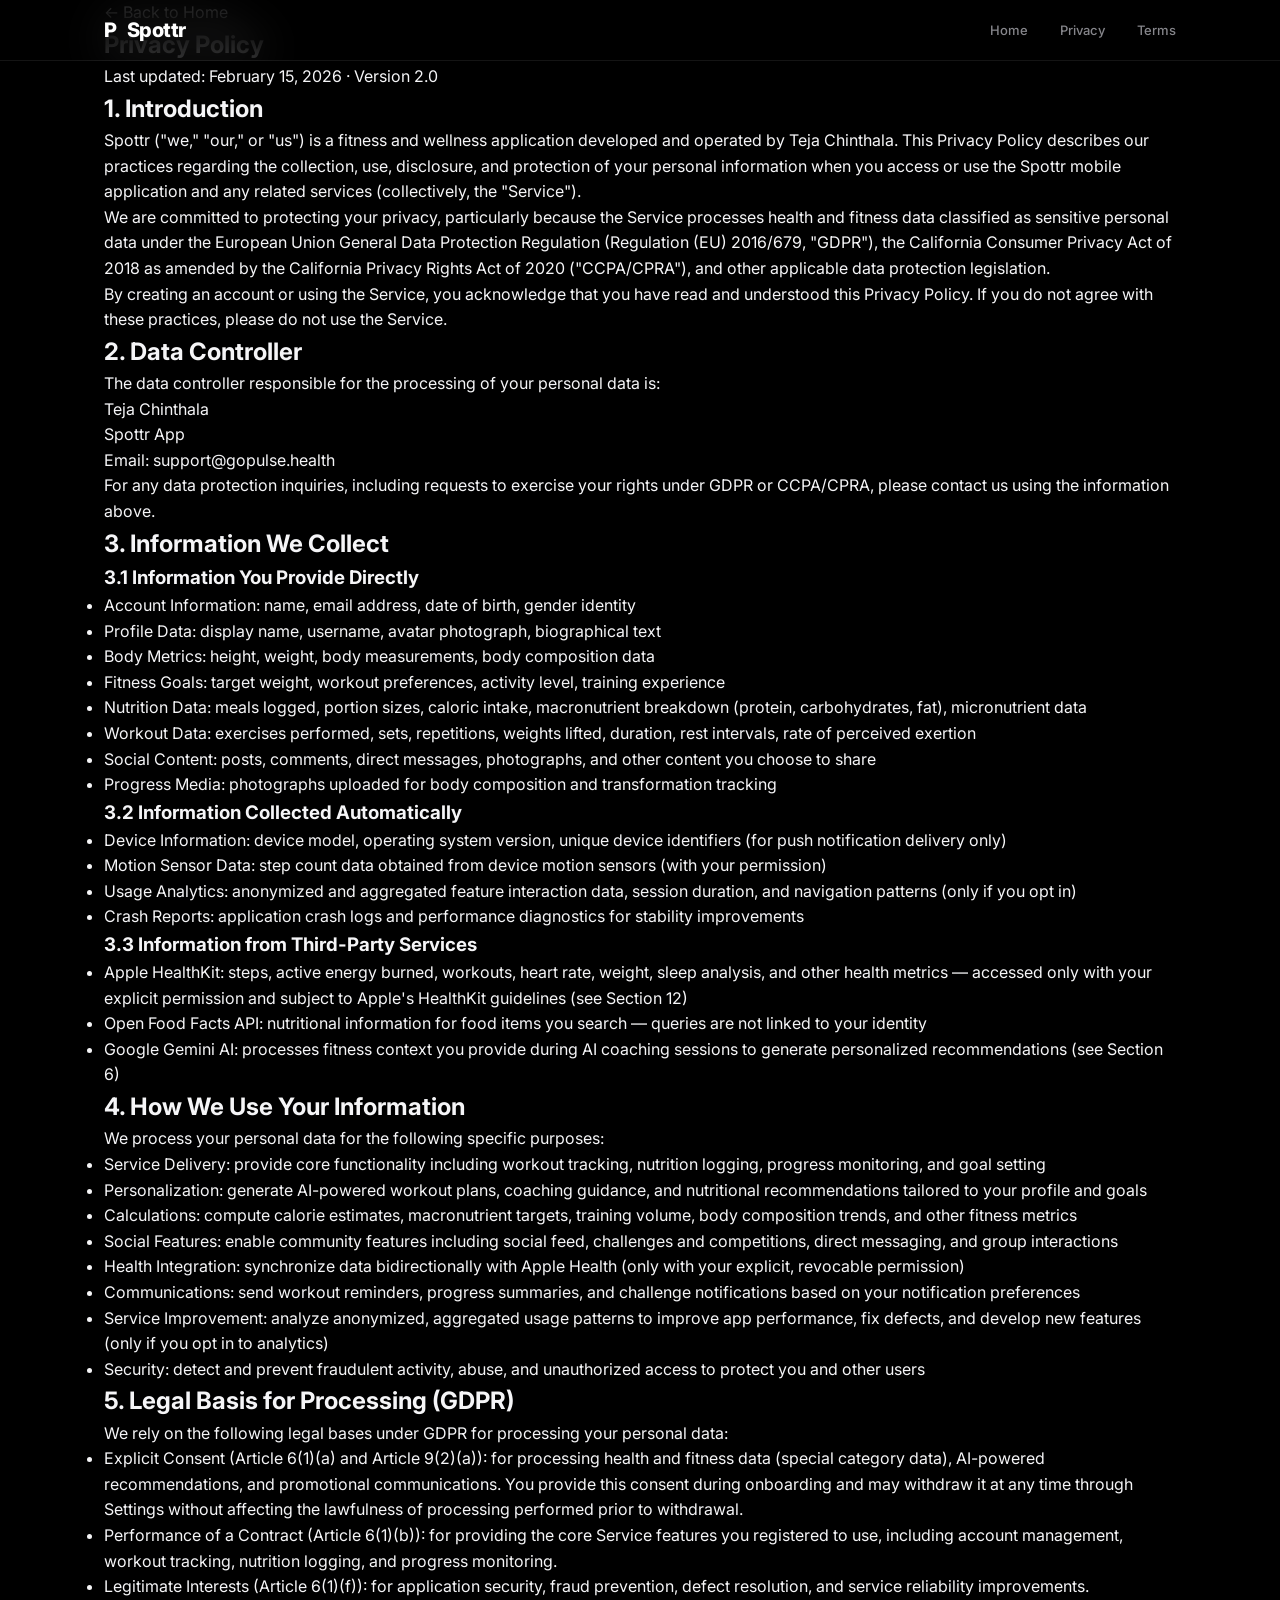
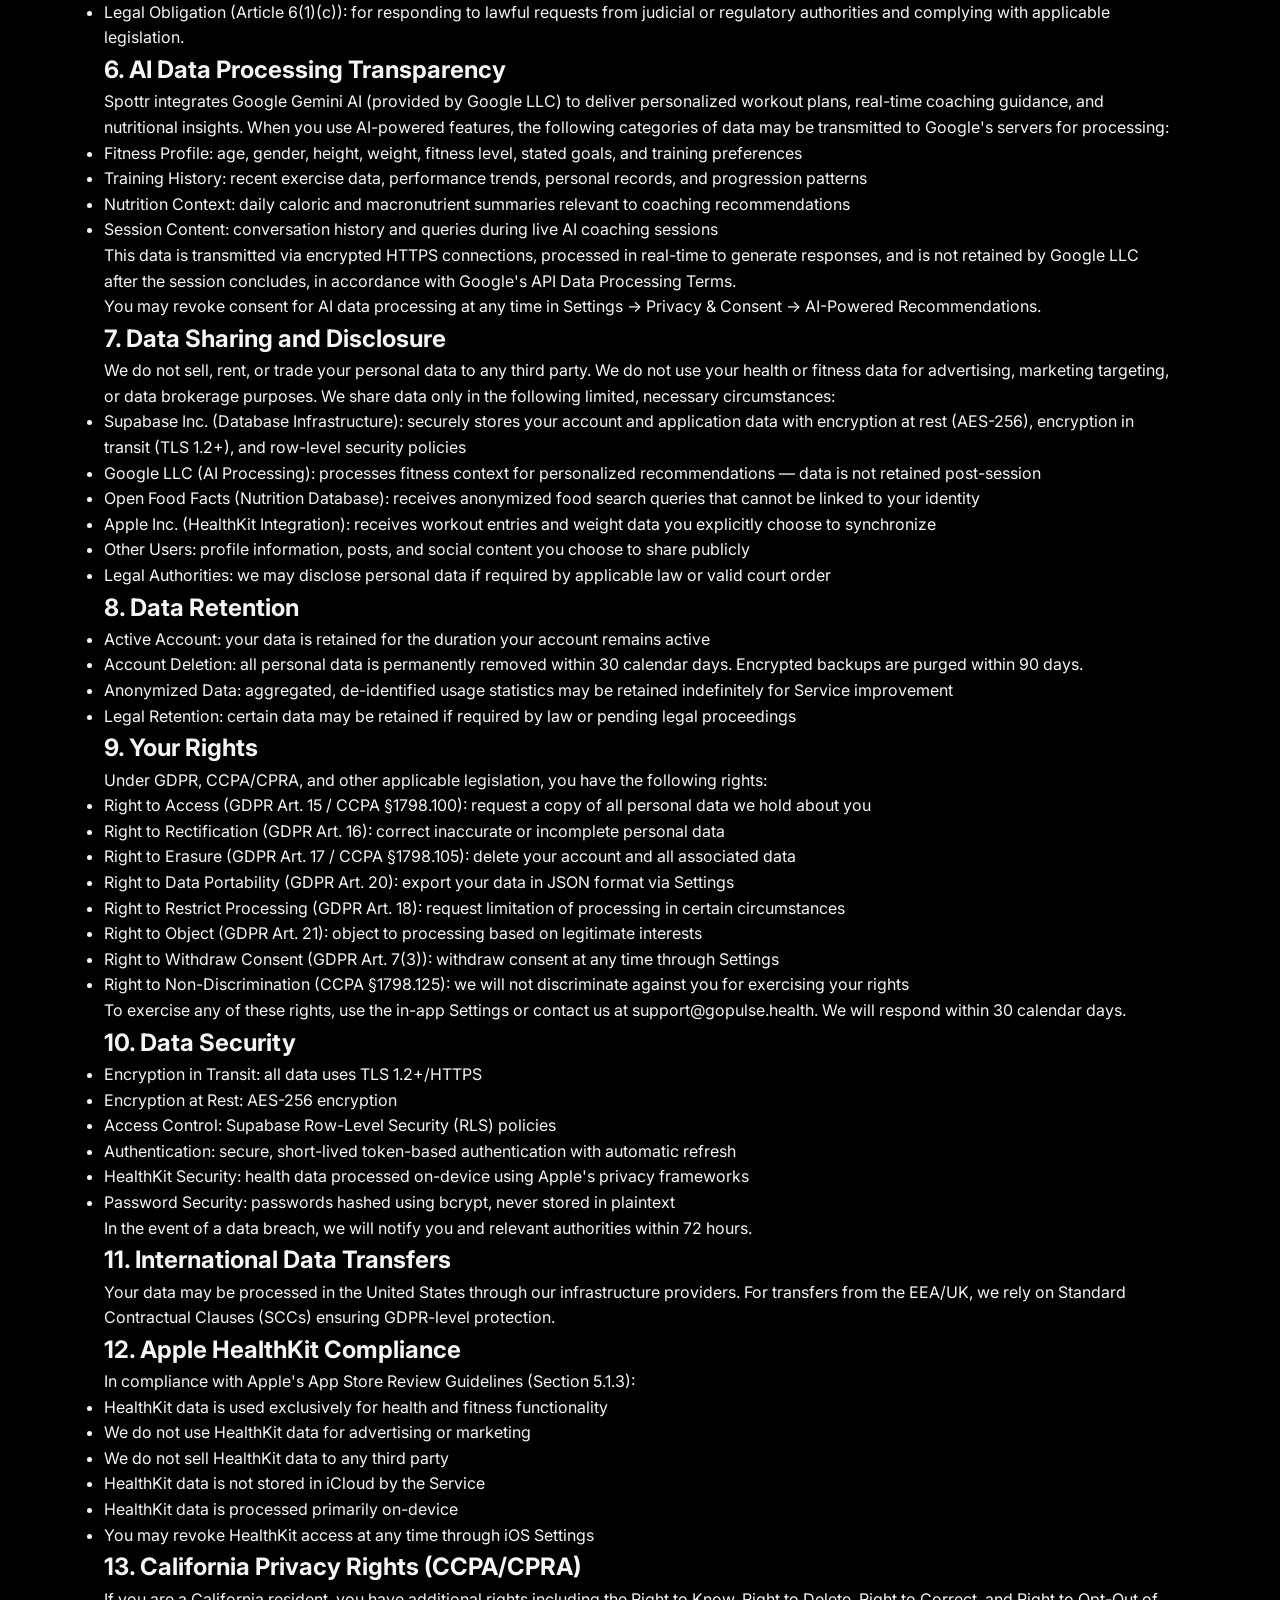
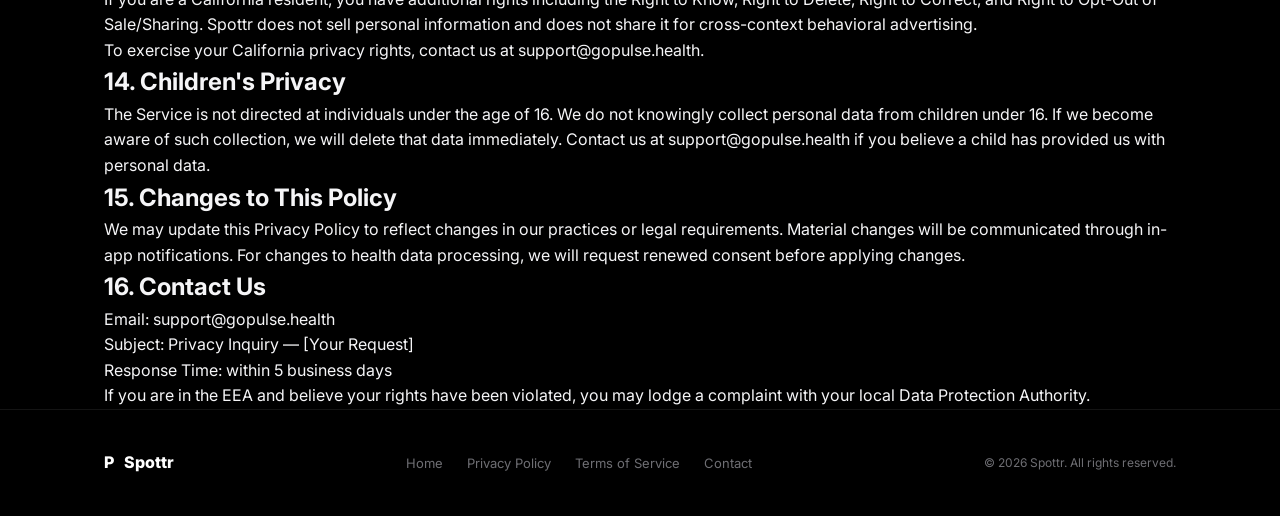
==== commit 0b38853e: "chore: Update app name to Spottr AI Calorie & Form Coach" ====
--- a/privacy.html
+++ b/privacy.html
@@ -4,9 +4,9 @@
 <head>
     <meta charset="utf-8">
     <meta name="viewport" content="width=device-width, initial-scale=1.0">
-    <title>Privacy Policy — Pulse</title>
+    <title>Privacy Policy — Spottr</title>
     <meta name="description"
-        content="Pulse Privacy Policy — Learn how we collect, use, and protect your personal data.">
+        content="Spottr Privacy Policy — Learn how we collect, use, and protect your personal data.">
     <link rel="preconnect" href="https://fonts.googleapis.com">
     <link rel="preconnect" href="https://fonts.gstatic.com" crossorigin>
     <link href="https://fonts.googleapis.com/css2?family=Inter:wght@400;500;600;700;800;900&display=swap"
@@ -23,7 +23,7 @@
         <div class="nav-inner">
             <a href="index.html" class="nav-logo">
                 <div class="nav-logo-icon">P</div>
-                Pulse
+                Spottr
             </a>
             <ul class="nav-links">
                 <li><a href="index.html">Home</a></li>
@@ -44,9 +44,9 @@
 
                 <div class="legal-section">
                     <h2>1. Introduction</h2>
-                    <p>Pulse ("we," "our," or "us") is a fitness and wellness application developed and operated by Teja
+                    <p>Spottr ("we," "our," or "us") is a fitness and wellness application developed and operated by Teja
                         Chinthala. This Privacy Policy describes our practices regarding the collection, use,
-                        disclosure, and protection of your personal information when you access or use the Pulse mobile
+                        disclosure, and protection of your personal information when you access or use the Spottr mobile
                         application and any related services (collectively, the "Service").</p>
                     <p>We are committed to protecting your privacy, particularly because the Service processes health
                         and fitness data classified as sensitive personal data under the European Union General Data
@@ -61,7 +61,7 @@
                 <div class="legal-section">
                     <h2>2. Data Controller</h2>
                     <p>The data controller responsible for the processing of your personal data is:</p>
-                    <p>Teja Chinthala<br>Pulse App<br>Email: support@gopulse.health</p>
+                    <p>Teja Chinthala<br>Spottr App<br>Email: support@gopulse.health</p>
                     <p>For any data protection inquiries, including requests to exercise your rights under GDPR or
                         CCPA/CPRA, please contact us using the information above.</p>
                 </div>
@@ -150,7 +150,7 @@
 
                 <div class="legal-section">
                     <h2>6. AI Data Processing Transparency</h2>
-                    <p>Pulse integrates Google Gemini AI (provided by Google LLC) to deliver personalized workout plans,
+                    <p>Spottr integrates Google Gemini AI (provided by Google LLC) to deliver personalized workout plans,
                         real-time coaching guidance, and nutritional insights. When you use AI-powered features, the
                         following categories of data may be transmitted to Google's servers for processing:</p>
                     <ul>
@@ -263,7 +263,7 @@
                 <div class="legal-section">
                     <h2>13. California Privacy Rights (CCPA/CPRA)</h2>
                     <p>If you are a California resident, you have additional rights including the Right to Know, Right
-                        to Delete, Right to Correct, and Right to Opt-Out of Sale/Sharing. Pulse does not sell personal
+                        to Delete, Right to Correct, and Right to Opt-Out of Sale/Sharing. Spottr does not sell personal
                         information and does not share it for cross-context behavioral advertising.</p>
                     <p>To exercise your California privacy rights, contact us at support@gopulse.health.</p>
                 </div>
@@ -302,7 +302,7 @@
             <div class="footer-inner">
                 <div class="footer-brand">
                     <div class="footer-brand-icon">P</div>
-                    Pulse
+                    Spottr
                 </div>
                 <ul class="footer-links">
                     <li><a href="index.html">Home</a></li>
@@ -310,7 +310,7 @@
                     <li><a href="terms.html">Terms of Service</a></li>
                     <li><a href="mailto:support@gopulse.health">Contact</a></li>
                 </ul>
-                <div class="footer-copy">© 2026 Pulse. All rights reserved.</div>
+                <div class="footer-copy">© 2026 Spottr. All rights reserved.</div>
             </div>
         </div>
     </footer>
--- a/style.css
+++ b/style.css
@@ -1,1549 +1,723 @@
 /* ═══════════════════════════════════════════════════════════════
-   PULSE — Premium Landing Page Styles
-   Dark theme with particle animation aesthetic
-   ═══════════════════════════════════════════════════════════════ */
-
-/* ─── Reset & Variables ────────────────────────────────────── */
-*,
-*::before,
-*::after {
-  margin: 0;
-  padding: 0;
-  box-sizing: border-box;
-}
+   SPOTTR — Glassmorphic Black & White Landing Page 2026
+   Premium storytelling · Apple-style · Scroll-driven motion
+   ═══════════════════════════════════════════════════════════════ */
+
+*, *::before, *::after { margin: 0; padding: 0; box-sizing: border-box; }
 
 :root {
-  --bg: #000000;
-  --bg-card: #0a0a0a;
-  --bg-elevated: #111111;
-  --bg-glass: rgba(255, 255, 255, 0.04);
-  --border: rgba(255, 255, 255, 0.08);
-  --border-hover: rgba(255, 255, 255, 0.18);
-  --text-primary: #ffffff;
-  --text-secondary: rgba(255, 255, 255, 0.65);
-  --text-muted: rgba(255, 255, 255, 0.4);
-  --accent: #ffffff;
-  --accent-subtle: rgba(255, 255, 255, 0.1);
-  --accent-gold: #f5a623;
-  --gradient-start: #1a1a1a;
-  --gradient-end: #000000;
-  --radius-sm: 8px;
-  --radius-md: 12px;
-  --radius-lg: 16px;
-  --radius-xl: 24px;
-  --radius-pill: 999px;
-  --shadow: 0 0 60px rgba(255, 255, 255, 0.03);
-  --font: 'Inter', -apple-system, BlinkMacSystemFont, 'Segoe UI', sans-serif;
-  --transition: 0.3s cubic-bezier(0.4, 0, 0.2, 1);
+    /* ── Palette ──────────────────────────────────────────── */
+    --black: #000000;
+    --white: #ffffff;
+    --gray-50: #fafafa;
+    --gray-100: #f5f5f7;
+    --gray-200: #e8e8ed;
+    --gray-300: #d2d2d7;
+    --gray-400: #86868b;
+    --gray-500: #6e6e73;
+    --gray-600: #424245;
+    --gray-800: #1d1d1f;
+    --gray-900: #0a0a0a;
+
+    /* ── Glass tokens ─────────────────────────────────────── */
+    --glass-dark: rgba(255,255,255,0.04);
+    --glass-dark-border: rgba(255,255,255,0.08);
+    --glass-dark-hover: rgba(255,255,255,0.07);
+    --glass-light: rgba(255,255,255,0.65);
+    --glass-light-border: rgba(0,0,0,0.06);
+    --glass-blur: blur(24px) saturate(180%);
+
+    /* ── Typography ───────────────────────────────────────── */
+    --font: 'Inter', -apple-system, BlinkMacSystemFont, 'SF Pro Display', 'Segoe UI', sans-serif;
+    --ease: cubic-bezier(0.25, 0.1, 0.25, 1);
+    --ease-spring: cubic-bezier(0.34, 1.56, 0.64, 1);
+    --max-w: 1120px;
+    --radius-sm: 10px;
+    --radius-md: 16px;
+    --radius-lg: 24px;
+    --radius-xl: 32px;
+    --radius-pill: 999px;
 }
 
 html {
-  scroll-behavior: smooth;
-  -webkit-font-smoothing: antialiased;
-  -moz-osx-font-smoothing: grayscale;
+    scroll-behavior: smooth;
+    -webkit-font-smoothing: antialiased;
+    -moz-osx-font-smoothing: grayscale;
 }
 
 body {
-  font-family: var(--font);
-  background: var(--bg);
-  color: var(--text-primary);
-  line-height: 1.6;
-  overflow-x: hidden;
-}
-
-a {
-  color: inherit;
-  text-decoration: none;
-}
-
-.container {
-  max-width: 1120px;
-  margin: 0 auto;
-  padding: 0 24px;
-}
-
-.section {
-  padding: 120px 0;
-}
-
-.section-header {
-  text-align: center;
-  margin-bottom: 72px;
-}
-
+    font-family: var(--font);
+    background: var(--black);
+    color: var(--gray-100);
+    line-height: 1.6;
+    overflow-x: hidden;
+}
+
+a { color: inherit; text-decoration: none; }
+img { display: block; max-width: 100%; height: auto; }
+button { font-family: var(--font); }
+.container { max-width: var(--max-w); margin: 0 auto; padding: 0 24px; }
+
+/* ── Keyframes ────────────────────────────────────────────── */
+@keyframes fadeUp {
+    from { opacity: 0; transform: translateY(30px); }
+    to { opacity: 1; transform: none; }
+}
+@keyframes float {
+    0%, 100% { transform: translateY(0) rotate(1deg); }
+    50% { transform: translateY(-12px) rotate(-1deg); }
+}
+@keyframes pulse-glow {
+    0%, 100% { opacity: 0.15; }
+    50% { opacity: 0.25; }
+}
+@keyframes marquee {
+    0% { transform: translateX(0); }
+    100% { transform: translateX(-50%); }
+}
+@keyframes scroll-hint {
+    0%, 100% { opacity: 0.4; transform: translateY(0); }
+    50% { opacity: 0.8; transform: translateY(6px); }
+}
+@keyframes pulse-dot {
+    0%, 100% { opacity: 1; }
+    50% { opacity: 0.3; }
+}
+
+/* ── Reveal (no-JS fallback) ──────────────────────────────── */
+.reveal { opacity: 0; transform: translateY(40px); }
+.reveal.visible { opacity: 1; transform: none; transition: opacity 0.9s var(--ease), transform 0.9s var(--ease); }
+
+/* ── Reduced Motion ───────────────────────────────────────── */
+@media (prefers-reduced-motion: reduce) {
+    *, *::before, *::after { animation-duration: 0.01ms !important; transition-duration: 0.01ms !important; }
+    .reveal { opacity: 1; transform: none; }
+    .hero-phone img { animation: none; }
+    .marquee-track { animation: none; }
+}
+
+/* ═══════════════════════════════════════════════════════════════
+   GLASSMORPHIC COMPONENTS
+   ═══════════════════════════════════════════════════════════════ */
+.glass-card {
+    background: var(--glass-dark);
+    backdrop-filter: var(--glass-blur);
+    -webkit-backdrop-filter: var(--glass-blur);
+    border: 1px solid var(--glass-dark-border);
+    border-radius: var(--radius-lg);
+    transition: background 0.3s var(--ease), border-color 0.3s var(--ease), transform 0.4s var(--ease);
+}
+.glass-card:hover {
+    background: var(--glass-dark-hover);
+    border-color: rgba(255,255,255,0.12);
+}
+.glass-card--light {
+    background: var(--glass-light);
+    border-color: var(--glass-light-border);
+    backdrop-filter: blur(20px) saturate(120%);
+    -webkit-backdrop-filter: blur(20px) saturate(120%);
+}
+.glass-card--light:hover {
+    background: rgba(255,255,255,0.8);
+    border-color: rgba(0,0,0,0.1);
+}
+.glass-pill {
+    display: inline-flex;
+    align-items: center;
+    gap: 8px;
+    padding: 8px 20px;
+    background: var(--glass-dark);
+    border: 1px solid var(--glass-dark-border);
+    border-radius: var(--radius-pill);
+    backdrop-filter: var(--glass-blur);
+    -webkit-backdrop-filter: var(--glass-blur);
+    font-size: 12px;
+    font-weight: 600;
+    text-transform: uppercase;
+    letter-spacing: 1.5px;
+    color: var(--gray-400);
+}
+
+/* ═══════════════════════════════════════════════════════════════
+   NAVIGATION
+   ═══════════════════════════════════════════════════════════════ */
+.nav {
+    position: fixed; top: 0; left: 0; right: 0; z-index: 100;
+    padding: 14px 0;
+    transition: all 0.4s var(--ease);
+}
+.nav.scrolled {
+    background: rgba(0,0,0,0.65);
+    backdrop-filter: var(--glass-blur);
+    -webkit-backdrop-filter: var(--glass-blur);
+    border-bottom: 1px solid var(--glass-dark-border);
+}
+.nav-inner {
+    max-width: var(--max-w); margin: 0 auto; padding: 0 24px;
+    display: flex; align-items: center; justify-content: space-between;
+}
+.nav-logo {
+    display: flex; align-items: center; gap: 10px;
+    font-weight: 800; font-size: 20px; letter-spacing: -0.5px; color: var(--white);
+}
+.nav-logo-img { width: 32px; height: 32px; border-radius: 8px; object-fit: cover; }
+.nav-links { display: flex; align-items: center; gap: 32px; list-style: none; }
+.nav-links a { font-size: 13px; font-weight: 500; color: var(--gray-400); transition: color 0.25s; }
+.nav-links a:hover { color: var(--white); }
+.nav-cta {
+    padding: 9px 22px !important;
+    background: var(--white) !important;
+    color: var(--black) !important;
+    border-radius: var(--radius-pill) !important;
+    font-weight: 600 !important;
+    font-size: 13px !important;
+    transition: opacity 0.3s, transform 0.2s !important;
+}
+.nav-cta:hover { opacity: 0.9; transform: scale(0.98); }
+.nav-hamburger {
+    display: none; flex-direction: column; gap: 5px;
+    background: none; border: none; cursor: pointer; padding: 4px;
+}
+.nav-hamburger span {
+    display: block; width: 18px; height: 1.5px; background: var(--gray-100);
+    border-radius: 2px; transition: all 0.3s;
+}
+
+/* ═══════════════════════════════════════════════════════════════
+   HERO
+   ═══════════════════════════════════════════════════════════════ */
+.hero {
+    position: relative;
+    min-height: 100vh;
+    display: flex; align-items: center; justify-content: center;
+    padding: 140px 24px 80px;
+    overflow: hidden;
+}
+.hero-glow {
+    position: absolute; border-radius: 50%;
+    filter: blur(120px); pointer-events: none;
+    animation: pulse-glow 6s ease-in-out infinite;
+}
+.hero-glow--1 {
+    width: 600px; height: 600px; top: -200px; right: -100px;
+    background: rgba(255,255,255,0.06);
+}
+.hero-glow--2 {
+    width: 400px; height: 400px; bottom: -100px; left: -100px;
+    background: rgba(255,255,255,0.04);
+}
+.hero-content {
+    max-width: var(--max-w); width: 100%; margin: 0 auto;
+    display: flex; align-items: center; justify-content: space-between; gap: 60px;
+}
+.hero-text { flex: 1; max-width: 560px; }
+.hero-badge {
+    margin-bottom: 28px;
+    animation: fadeUp 0.7s var(--ease) 0.1s forwards; opacity: 0;
+}
+.hero-badge-dot {
+    width: 6px; height: 6px; background: #34c759; border-radius: 50%;
+    animation: pulse-dot 2s infinite;
+}
+.hero-title {
+    font-size: clamp(48px, 8vw, 80px); font-weight: 900; letter-spacing: -4px;
+    line-height: 0.95; margin-bottom: 24px; color: var(--white);
+    animation: fadeUp 0.8s var(--ease) 0.2s forwards; opacity: 0;
+}
+.hero-title-cycle {
+    display: block;
+    background: linear-gradient(135deg, var(--white), var(--gray-400));
+    -webkit-background-clip: text; background-clip: text;
+    -webkit-text-fill-color: transparent;
+    transition: opacity 0.4s, transform 0.4s;
+}
+.hero-sub {
+    font-size: clamp(17px, 2.2vw, 20px); color: var(--gray-400);
+    line-height: 1.55; max-width: 440px; margin-bottom: 36px;
+    animation: fadeUp 0.8s var(--ease) 0.35s forwards; opacity: 0;
+}
+.hero-meta {
+    margin-top: 14px; font-size: 13px; color: var(--gray-500); font-weight: 500;
+    animation: fadeUp 0.8s var(--ease) 0.55s forwards; opacity: 0;
+}
+
+/* ── App Store Button ─────────────────────────────────────── */
+.store-btn {
+    display: inline-flex; align-items: center; gap: 12px;
+    padding: 14px 32px;
+    background: var(--white);
+    color: var(--black);
+    border-radius: var(--radius-pill);
+    font-weight: 600;
+    transition: all 0.3s var(--ease);
+    animation: fadeUp 0.8s var(--ease) 0.45s forwards; opacity: 0;
+}
+.store-btn:hover { opacity: 0.9; transform: scale(0.98); }
+.store-btn:active { transform: scale(0.96); }
+.store-btn-icon { width: 22px; height: 22px; flex-shrink: 0; }
+.store-btn-text { text-align: left; line-height: 1.15; }
+.store-btn-small { display: block; font-size: 10px; font-weight: 500; letter-spacing: 0.3px; }
+.store-btn-large { display: block; font-size: 18px; font-weight: 700; letter-spacing: -0.3px; }
+.store-btn--pricing,
+.store-btn--cta { animation: none; opacity: 1; }
+
+/* ── Hero Phone ───────────────────────────────────────────── */
+.hero-phone {
+    flex-shrink: 0; position: relative;
+    animation: fadeUp 1s var(--ease) 0.5s forwards; opacity: 0;
+}
+.hero-phone img {
+    max-width: 340px; width: 100%;
+    border-radius: 20px;
+    box-shadow: 0 30px 80px rgba(0,0,0,0.5), 0 0 0 1px rgba(255,255,255,0.06);
+    animation: float 6s ease-in-out infinite;
+}
+
+/* ── Scroll Hint ──────────────────────────────────────────── */
+.scroll-hint {
+    position: absolute; bottom: 32px; left: 50%;
+    transform: translateX(-50%);
+    display: flex; flex-direction: column; align-items: center; gap: 6px;
+    color: var(--gray-500); font-size: 11px; font-weight: 600; letter-spacing: 1.5px;
+    text-transform: uppercase;
+    animation: scroll-hint 2.5s ease-in-out infinite;
+}
+.scroll-hint svg { width: 16px; height: 16px; }
+
+/* ═══════════════════════════════════════════════════════════════
+   MARQUEE
+   ═══════════════════════════════════════════════════════════════ */
+.marquee {
+    overflow: hidden; padding: 20px 0;
+    border-top: 1px solid var(--glass-dark-border);
+    border-bottom: 1px solid var(--glass-dark-border);
+}
+.marquee-track {
+    display: flex; gap: 12px;
+    animation: marquee 35s linear infinite;
+    width: max-content;
+}
+.marquee-chip {
+    padding: 8px 20px;
+    border: 1px solid var(--glass-dark-border);
+    border-radius: var(--radius-pill);
+    font-size: 13px; font-weight: 500; color: var(--gray-500);
+    white-space: nowrap; flex-shrink: 0;
+    background: var(--glass-dark);
+}
+
+/* ═══════════════════════════════════════════════════════════════
+   SECTIONS — Shared
+   ═══════════════════════════════════════════════════════════════ */
+.section { padding: 140px 0; position: relative; }
+.section--dark { background: var(--black); color: var(--gray-100); padding: 0; }
+.section--light { background: var(--gray-50); color: var(--gray-800); }
+.section--stats { background: var(--gray-900); }
+.section--cta { background: var(--black); }
+
+.section-header { text-align: center; margin-bottom: 72px; }
 .section-label {
-  display: inline-flex;
-  align-items: center;
-  gap: 8px;
-  font-size: 13px;
-  font-weight: 600;
-  text-transform: uppercase;
-  letter-spacing: 1.5px;
-  color: var(--text-muted);
-  margin-bottom: 20px;
-}
-
-.section-label svg {
-  width: 16px;
-  height: 16px;
-}
-
+    display: block; font-size: 12px; font-weight: 600;
+    text-transform: uppercase; letter-spacing: 2px;
+    color: var(--gray-400); margin-bottom: 16px;
+}
 .section-title {
-  font-size: clamp(32px, 5vw, 52px);
-  font-weight: 800;
-  letter-spacing: -2px;
-  line-height: 1.1;
-  margin-bottom: 20px;
-}
-
-.section-subtitle {
-  font-size: 18px;
-  color: var(--text-secondary);
-  max-width: 560px;
-  line-height: 1.7;
-  margin: 0 auto;
-}
-
-/* ─── Animations ───────────────────────────────────────────── */
-@keyframes fadeInUp {
-  from {
-    opacity: 0;
-    transform: translateY(30px);
-  }
-
-  to {
-    opacity: 1;
-    transform: translateY(0);
-  }
-}
-
-@keyframes fadeIn {
-  from {
-    opacity: 0;
-  }
-
-  to {
-    opacity: 1;
-  }
-}
-
-@keyframes pulse-ring {
-
-  0%,
-  100% {
-    transform: translateX(-50%) scale(1);
-    opacity: 0.05;
-  }
-
-  50% {
-    transform: translateX(-50%) scale(1.15);
-    opacity: 0.08;
-  }
-}
-
-@keyframes glow-pulse {
-
-  0%,
-  100% {
-    transform: translate(-50%, -50%) scale(1);
-    opacity: 0.06;
-  }
-
-  50% {
-    transform: translate(-50%, -50%) scale(1.3);
-    opacity: 0.12;
-  }
-}
-
-@keyframes float {
-
-  0%,
-  100% {
-    transform: translateY(0px);
-  }
-
-  50% {
-    transform: translateY(-10px);
-  }
-}
-
-.animate-in {
-  opacity: 0;
-  transform: translateY(30px);
-  transition: opacity 0.8s ease, transform 0.8s ease;
-}
-
-.animate-in.visible {
-  opacity: 1;
-  transform: translateY(0);
-}
-
-/* ─── Navigation ───────────────────────────────────────────── */
-.nav {
-  position: fixed;
-  top: 0;
-  left: 0;
-  right: 0;
-  z-index: 1000;
-  padding: 16px 0;
-  transition: background var(--transition), padding var(--transition), backdrop-filter var(--transition);
-}
-
-.nav.scrolled {
-  background: rgba(0, 0, 0, 0.85);
-  backdrop-filter: blur(20px);
-  padding: 10px 0;
-  border-bottom: 1px solid var(--border);
-}
-
-.nav-inner {
-  max-width: 1120px;
-  margin: 0 auto;
-  padding: 0 24px;
-  display: flex;
-  align-items: center;
-  justify-content: space-between;
-}
-
-.nav-logo {
-  display: flex;
-  align-items: center;
-  gap: 10px;
-  font-weight: 800;
-  font-size: 18px;
-  letter-spacing: -0.5px;
-}
-
-.nav-logo-icon {
-  width: 32px;
-  height: 32px;
-  background: #fff;
-  border-radius: 10px;
-  display: flex;
-  align-items: center;
-  justify-content: center;
-  color: #000;
-  font-weight: 900;
-  font-size: 16px;
-}
-
-.nav-links {
-  display: flex;
-  align-items: center;
-  gap: 32px;
-  list-style: none;
-}
-
-.nav-links a {
-  font-size: 14px;
-  font-weight: 500;
-  color: var(--text-secondary);
-  transition: color var(--transition);
-}
-
-.nav-links a:hover {
-  color: var(--text-primary);
-}
-
-.nav-cta {
-  padding: 10px 24px;
-  background: #fff;
-  color: #000 !important;
-  border-radius: var(--radius-pill);
-  font-weight: 700 !important;
-  font-size: 13px !important;
-  transition: transform var(--transition), box-shadow var(--transition);
-}
-
-.nav-cta:hover {
-  transform: translateY(-2px);
-  box-shadow: 0 8px 30px rgba(255, 255, 255, 0.15);
-}
-
-.nav-mobile-toggle {
-  display: none;
-  flex-direction: column;
-  gap: 5px;
-  background: none;
-  border: none;
-  cursor: pointer;
-  padding: 4px;
-}
-
-.nav-mobile-toggle span {
-  display: block;
-  width: 22px;
-  height: 2px;
-  background: var(--text-primary);
-  border-radius: 2px;
-  transition: var(--transition);
-}
-
-/* ─── Hero ─────────────────────────────────────────────────── */
-.hero {
-  position: relative;
-  min-height: 100vh;
-  display: flex;
-  align-items: center;
-  justify-content: center;
-  padding: 120px 24px 80px;
-  overflow: hidden;
-}
-
-.hero-canvas {
-  position: absolute;
-  top: 0;
-  left: 0;
-  width: 100%;
-  height: 100%;
-  z-index: 0;
-}
-
-.hero-glow {
-  position: absolute;
-  top: 50%;
-  left: 50%;
-  width: 600px;
-  height: 600px;
-  border-radius: 50%;
-  background: radial-gradient(circle, rgba(255, 255, 255, 0.04) 0%, transparent 70%);
-  animation: glow-pulse 6s ease-in-out infinite;
-  z-index: 0;
-  pointer-events: none;
-}
-
-.hero-content {
-  position: relative;
-  z-index: 2;
-  text-align: center;
-  max-width: 800px;
-}
-
-.hero-badge {
-  display: inline-flex;
-  align-items: center;
-  gap: 8px;
-  background: var(--bg-glass);
-  border: 1px solid var(--border);
-  padding: 8px 20px;
-  border-radius: var(--radius-pill);
-  font-size: 13px;
-  font-weight: 600;
-  color: var(--text-secondary);
-  margin-bottom: 32px;
-  animation: fadeInUp 0.8s ease forwards;
-  opacity: 0;
-  text-transform: uppercase;
-  letter-spacing: 1px;
-}
-
-.hero-badge-dot {
-  width: 8px;
-  height: 8px;
-  background: #4ade80;
-  border-radius: 50%;
-  animation: pulse-ring 2s infinite;
-}
-
-.hero-title {
-  font-size: clamp(40px, 7vw, 72px);
-  font-weight: 300;
-  letter-spacing: -3px;
-  line-height: 1.1;
-  margin-bottom: 24px;
-  animation: fadeInUp 0.8s ease 0.1s forwards;
-  opacity: 0;
-}
-
-.hero-cycling-word {
-  display: block;
-  font-weight: 900;
-  letter-spacing: -3px;
-  background: linear-gradient(135deg, #fff 0%, rgba(255, 255, 255, 0.7) 100%);
-  -webkit-background-clip: text;
-  -webkit-text-fill-color: transparent;
-  background-clip: text;
-  transition: opacity 0.4s ease;
-}
-
-.hero-description {
-  font-size: clamp(16px, 2vw, 20px);
-  color: var(--text-secondary);
-  line-height: 1.7;
-  max-width: 560px;
-  margin: 0 auto 32px;
-  animation: fadeInUp 0.8s ease 0.2s forwards;
-  opacity: 0;
-}
-
-.hero-pills {
-  display: flex;
-  flex-wrap: wrap;
-  justify-content: center;
-  gap: 8px;
-  margin-bottom: 40px;
-  animation: fadeInUp 0.8s ease 0.3s forwards;
-  opacity: 0;
-}
-
-.hero-pill {
-  padding: 8px 16px;
-  background: #fff;
-  color: #000;
-  border-radius: 20px;
-  font-size: 12px;
-  font-weight: 700;
-  letter-spacing: 0.3px;
-  transition: transform var(--transition);
-}
-
-.hero-pill:hover {
-  transform: translateY(-2px);
-}
-
-.hero-actions {
-  display: flex;
-  align-items: center;
-  justify-content: center;
-  gap: 16px;
-  animation: fadeInUp 0.8s ease 0.4s forwards;
-  opacity: 0;
-  margin-bottom: 48px;
-}
-
-.btn-primary {
-  display: inline-flex;
-  align-items: center;
-  gap: 10px;
-  padding: 16px 32px;
-  background: #ffffff;
-  color: #000;
-  border-radius: var(--radius-pill);
-  font-weight: 700;
-  font-size: 16px;
-  transition: transform var(--transition), box-shadow var(--transition);
-}
-
-.btn-primary svg {
-  width: 18px;
-  height: 18px;
-  stroke: #000;
-}
-
-.btn-primary:hover {
-  transform: translateY(-3px);
-  box-shadow: 0 16px 48px rgba(255, 255, 255, 0.15);
-}
-
-.btn-secondary {
-  padding: 16px 28px;
-  border: 1px solid var(--border);
-  border-radius: var(--radius-pill);
-  font-weight: 600;
-  font-size: 15px;
-  color: var(--text-secondary);
-  transition: all var(--transition);
-}
-
-.btn-secondary:hover {
-  border-color: var(--text-primary);
-  color: var(--text-primary);
-}
-
-.hero-stats {
-  display: flex;
-  justify-content: center;
-  gap: 48px;
-  animation: fadeInUp 0.8s ease 0.5s forwards;
-  opacity: 0;
-}
-
-.hero-stat {
-  text-align: center;
-}
-
-.hero-stat-value {
-  font-size: 28px;
-  font-weight: 800;
-  letter-spacing: -1px;
-}
-
-.hero-stat-label {
-  font-size: 13px;
-  color: var(--text-muted);
-  margin-top: 4px;
-}
-
-/* ─── Features ─────────────────────────────────────────────── */
-.features {
-  background: linear-gradient(180deg, var(--bg) 0%, var(--bg-card) 50%, var(--bg) 100%);
-}
-
-.features-grid {
-  display: grid;
-  grid-template-columns: repeat(3, 1fr);
-  gap: 20px;
-}
-
-.feature-card {
-  background: var(--bg-elevated);
-  border: 1px solid var(--border);
-  border-radius: var(--radius-xl);
-  padding: 36px 28px;
-  transition: all var(--transition);
-  position: relative;
-  overflow: hidden;
-}
-
-.feature-card::before {
-  content: '';
-  position: absolute;
-  top: 0;
-  left: 0;
-  right: 0;
-  height: 1px;
-  background: linear-gradient(90deg, transparent, rgba(255, 255, 255, 0.1), transparent);
-  opacity: 0;
-  transition: opacity var(--transition);
-}
-
-.feature-card:hover {
-  border-color: var(--border-hover);
-  transform: translateY(-6px);
-  box-shadow: 0 20px 60px rgba(0, 0, 0, 0.4);
-}
-
-.feature-card:hover::before {
-  opacity: 1;
-}
-
+    font-size: clamp(36px, 5.5vw, 64px); font-weight: 800; letter-spacing: -3px;
+    line-height: 1.05; margin-bottom: 18px; color: var(--white);
+}
+.section-title--dark { color: var(--gray-800); }
+.section-sub {
+    font-size: 17px; color: var(--gray-500);
+    max-width: 500px; line-height: 1.6;
+    margin: 0 auto; font-weight: 400;
+}
+.section-sub--dark { color: var(--gray-500); }
+
+/* ═══════════════════════════════════════════════════════════════
+   PROBLEM
+   ═══════════════════════════════════════════════════════════════ */
+.problem-grid {
+    display: grid; grid-template-columns: repeat(3, 1fr); gap: 16px;
+    max-width: 960px; margin: 0 auto;
+}
+.glass-card--light h3 {
+    font-size: 17px; font-weight: 700; margin-bottom: 8px;
+    letter-spacing: -0.3px; color: var(--gray-800);
+}
+.glass-card--light p {
+    font-size: 14px; color: var(--gray-500); line-height: 1.6;
+}
+.glass-card-icon {
+    width: 48px; height: 48px; border-radius: 14px;
+    background: rgba(0,0,0,0.04);
+    display: flex; align-items: center; justify-content: center;
+    margin-bottom: 20px;
+}
+.glass-card-icon svg {
+    width: 22px; height: 22px; stroke: var(--gray-600);
+    fill: none; stroke-linecap: round; stroke-linejoin: round;
+}
+.problem-grid .glass-card--light { padding: 36px 28px; }
+.problem-grid .glass-card--light:hover { transform: translateY(-4px); }
+
+/* ═══════════════════════════════════════════════════════════════
+   ORIGIN STORY
+   ═══════════════════════════════════════════════════════════════ */
+.section--story {
+    background: var(--black);
+    padding: 160px 0;
+    position: relative;
+    overflow: hidden;
+}
+.story-glow {
+    position: absolute; width: 500px; height: 500px;
+    top: 50%; left: 50%; transform: translate(-50%, -50%);
+    border-radius: 50%; filter: blur(150px);
+    background: rgba(255,255,255,0.03);
+    pointer-events: none;
+}
+.section--story .section-label { margin-bottom: 48px; text-align: center; }
+.story-content { max-width: 680px; margin: 0 auto; text-align: center; }
+.story-lead {
+    font-size: clamp(24px, 3.5vw, 36px); font-weight: 800; letter-spacing: -1.5px;
+    line-height: 1.2; color: var(--white); margin-bottom: 32px;
+}
+.story-body {
+    font-size: 17px; color: var(--gray-400); line-height: 1.75;
+    margin-bottom: 24px; font-weight: 400;
+}
+.story-quote {
+    font-size: clamp(20px, 3vw, 28px); font-weight: 700; letter-spacing: -1px;
+    line-height: 1.35; color: var(--white);
+    padding: 40px 0;
+    margin: 16px 0;
+    border-top: 1px solid var(--glass-dark-border);
+    border-bottom: 1px solid var(--glass-dark-border);
+    font-style: italic;
+}
+.story-coda {
+    font-size: 20px; font-weight: 700; color: var(--white);
+    margin-top: 32px; letter-spacing: -0.5px;
+}
+
+/* ═══════════════════════════════════════════════════════════════
+   FEATURES OVERVIEW
+   ═══════════════════════════════════════════════════════════════ */
+.features-grid { display: grid; grid-template-columns: repeat(3, 1fr); gap: 16px; }
+.feature-card { padding: 36px 28px; }
+.feature-card:hover { transform: translateY(-4px); }
 .feature-icon {
-  width: 48px;
-  height: 48px;
-  border-radius: var(--radius-lg);
-  background: var(--accent-subtle);
-  display: flex;
-  align-items: center;
-  justify-content: center;
-  margin-bottom: 20px;
-}
-
+    width: 44px; height: 44px; border-radius: 12px; background: rgba(0,0,0,0.04);
+    display: flex; align-items: center; justify-content: center; margin-bottom: 20px;
+    border: 1px solid rgba(0,0,0,0.06);
+}
 .feature-icon svg {
-  width: 24px;
-  height: 24px;
-  stroke: var(--text-primary);
-  fill: none;
-  stroke-width: 1.5;
-  stroke-linecap: round;
-  stroke-linejoin: round;
-}
-
-.feature-title {
-  font-size: 20px;
-  font-weight: 700;
-  margin-bottom: 12px;
-  letter-spacing: -0.3px;
-}
-
-.feature-desc {
-  font-size: 15px;
-  color: var(--text-secondary);
-  line-height: 1.7;
-  margin-bottom: 16px;
-}
-
+    width: 20px; height: 20px; stroke: var(--gray-600); fill: none;
+    stroke-width: 1.5; stroke-linecap: round; stroke-linejoin: round;
+}
+.feature-card h3 { font-size: 17px; font-weight: 700; margin-bottom: 8px; letter-spacing: -0.3px; color: var(--gray-800); }
+.feature-card p { font-size: 14px; color: var(--gray-500); line-height: 1.6; margin-bottom: 16px; }
 .feature-tag {
-  display: inline-block;
-  padding: 4px 12px;
-  background: rgba(245, 166, 35, 0.12);
-  color: var(--accent-gold);
-  font-size: 11px;
-  font-weight: 700;
-  border-radius: var(--radius-pill);
-  letter-spacing: 0.3px;
-  text-transform: uppercase;
-}
-
-/* ─── How It Works ─────────────────────────────────────────── */
-.how-it-works {
-  background: var(--bg);
-}
-
-.steps {
-  display: grid;
-  grid-template-columns: repeat(3, 1fr);
-  gap: 32px;
-  position: relative;
-}
-
-.steps::before {
-  content: '';
-  position: absolute;
-  top: 60px;
-  left: 16%;
-  right: 16%;
-  height: 1px;
-  background: linear-gradient(90deg, transparent, var(--border), transparent);
-}
-
-.step {
-  text-align: center;
-  position: relative;
-}
-
-.step-number {
-  font-size: 56px;
-  font-weight: 900;
-  color: rgba(255, 255, 255, 0.04);
-  margin-bottom: -16px;
-  letter-spacing: -2px;
-  line-height: 1;
-}
-
-.step-icon {
-  width: 56px;
-  height: 56px;
-  border-radius: 50%;
-  background: var(--bg-elevated);
-  border: 1px solid var(--border);
-  display: flex;
-  align-items: center;
-  justify-content: center;
-  margin: 0 auto 20px;
-  position: relative;
-  z-index: 2;
-}
-
-.step-icon svg {
-  width: 24px;
-  height: 24px;
-  stroke: var(--text-primary);
-  fill: none;
-  stroke-linecap: round;
-  stroke-linejoin: round;
-}
-
-.step-title {
-  font-size: 22px;
-  font-weight: 700;
-  margin-bottom: 12px;
-  letter-spacing: -0.3px;
-}
-
-.step-desc {
-  font-size: 15px;
-  color: var(--text-secondary);
-  line-height: 1.7;
-  max-width: 320px;
-  margin: 0 auto;
-}
-
-/* ─── Mission ──────────────────────────────────────────────── */
-.mission-section {
-  background: linear-gradient(180deg, var(--bg) 0%, var(--bg-card) 50%, var(--bg) 100%);
-  overflow: hidden;
-}
-
-.mission-content {
-  max-width: 800px;
-  margin: 0 auto;
-  text-align: center;
-}
-
-.mission-quote {
-  font-size: clamp(24px, 3.5vw, 40px);
-  font-weight: 300;
-  font-style: italic;
-  line-height: 1.5;
-  color: var(--text-secondary);
-  margin-bottom: 20px;
-  position: relative;
-  padding: 0 24px;
-}
-
-.mission-quote::before {
-  content: '"';
-  position: absolute;
-  top: -20px;
-  left: 0;
-  font-size: 80px;
-  font-style: normal;
-  color: rgba(255, 255, 255, 0.06);
-  font-weight: 900;
-  line-height: 1;
-}
-
-.mission-author {
-  font-size: 14px;
-  color: var(--text-muted);
-  font-weight: 600;
-  letter-spacing: 2px;
-  text-transform: uppercase;
-  margin-bottom: 60px;
-}
-
-.mission-pillars {
-  display: grid;
-  grid-template-columns: repeat(3, 1fr);
-  gap: 24px;
-}
-
-.mission-pillar {
-  padding: 36px 24px;
-  background: var(--bg-card);
-  border: 1px solid var(--border);
-  border-radius: var(--radius-xl);
-  text-align: center;
-  transition: var(--transition);
-}
-
-.mission-pillar:hover {
-  border-color: var(--border-hover);
-  transform: translateY(-4px);
-}
-
-.mission-pillar-icon {
-  width: 48px;
-  height: 48px;
-  border-radius: 50%;
-  background: var(--accent-subtle);
-  display: flex;
-  align-items: center;
-  justify-content: center;
-  margin: 0 auto 16px;
-}
-
-.mission-pillar-icon svg {
-  width: 22px;
-  height: 22px;
-  stroke: var(--text-primary);
-  fill: none;
-}
-
-.mission-pillar h3 {
-  font-size: 18px;
-  font-weight: 700;
-  margin-bottom: 8px;
-}
-
-.mission-pillar p {
-  font-size: 14px;
-  color: var(--text-secondary);
-  line-height: 1.6;
-}
-
-/* ─── Numbers / Stats ──────────────────────────────────────── */
-.numbers-section {
-  background: var(--bg);
-  padding: 80px 0;
-}
-
-.numbers-grid {
-  display: grid;
-  grid-template-columns: repeat(4, 1fr);
-  gap: 24px;
-}
-
-.number-card {
-  text-align: center;
-  padding: 40px 20px;
-  background: var(--bg-card);
-  border: 1px solid var(--border);
-  border-radius: var(--radius-xl);
-  transition: var(--transition);
-}
-
-.number-card:hover {
-  border-color: var(--border-hover);
-  transform: translateY(-4px);
-}
-
-.number-value {
-  font-size: 48px;
-  font-weight: 900;
-  letter-spacing: -2px;
-  margin-bottom: 8px;
-  background: linear-gradient(135deg, #fff, rgba(255, 255, 255, 0.6));
-  -webkit-background-clip: text;
-  -webkit-text-fill-color: transparent;
-  background-clip: text;
-}
-
-.number-label {
-  font-size: 16px;
-  font-weight: 700;
-  margin-bottom: 6px;
-  color: var(--text-primary);
-}
-
-.number-desc {
-  font-size: 13px;
-  color: var(--text-muted);
-  line-height: 1.5;
-}
-
-/* ─── Education ────────────────────────────────────────────── */
-.education-section {
-  background: linear-gradient(180deg, var(--bg) 0%, var(--bg-card) 50%, var(--bg) 100%);
-}
-
-.education-grid {
-  display: grid;
-  grid-template-columns: repeat(3, 1fr);
-  gap: 24px;
-}
-
-.education-card {
-  background: var(--bg-card);
-  border: 1px solid var(--border);
-  border-radius: var(--radius-xl);
-  padding: 40px 28px;
-  transition: var(--transition);
-  position: relative;
-  overflow: hidden;
-}
-
-.education-card::after {
-  content: '';
-  position: absolute;
-  bottom: 0;
-  left: 0;
-  right: 0;
-  height: 2px;
-  background: linear-gradient(90deg, transparent, rgba(255, 255, 255, 0.08), transparent);
-}
-
-.education-card:hover {
-  border-color: var(--border-hover);
-  transform: translateY(-4px);
-}
-
-.education-number {
-  font-size: 48px;
-  font-weight: 900;
-  color: rgba(255, 255, 255, 0.04);
-  position: absolute;
-  top: 16px;
-  right: 20px;
-  line-height: 1;
-}
-
-.education-icon {
-  width: 48px;
-  height: 48px;
-  border-radius: var(--radius-lg);
-  background: var(--accent-subtle);
-  display: flex;
-  align-items: center;
-  justify-content: center;
-  margin-bottom: 20px;
-}
-
-.education-icon svg {
-  width: 22px;
-  height: 22px;
-  stroke: var(--text-primary);
-  fill: none;
-}
-
-.education-card h3 {
-  font-size: 20px;
-  font-weight: 700;
-  margin-bottom: 12px;
-  letter-spacing: -0.3px;
-}
-
-.education-card p {
-  font-size: 15px;
-  color: var(--text-secondary);
-  line-height: 1.7;
-}
-
-/* ─── Reviews / Social Proof ───────────────────────────────── */
-.reviews-section {
-  background: var(--bg);
-}
-
-.reviews-grid {
-  display: grid;
-  grid-template-columns: repeat(3, 1fr);
-  gap: 24px;
-}
-
-.review-card {
-  background: var(--bg-elevated);
-  border: 1px solid var(--border);
-  border-radius: var(--radius-xl);
-  padding: 36px;
-  transition: var(--transition);
-}
-
-.review-card:hover {
-  border-color: var(--border-hover);
-}
-
-.review-stars {
-  font-size: 14px;
-  letter-spacing: 2px;
-  color: #fbbf24;
-  margin-bottom: 16px;
-}
-
-.review-text {
-  font-size: 15px;
-  color: var(--text-secondary);
-  line-height: 1.7;
-  margin-bottom: 20px;
-  font-style: italic;
-}
-
-.review-author {
-  font-size: 14px;
-  font-weight: 600;
-}
-
-.review-role {
-  font-size: 12px;
-  color: var(--text-muted);
-  margin-top: 2px;
-}
-
-/* ─── FAQ ──────────────────────────────────────────────────── */
-.faq-section {
-  background: linear-gradient(180deg, var(--bg) 0%, var(--bg-card) 50%, var(--bg) 100%);
-}
-
-.faq-list {
-  max-width: 720px;
-  margin: 0 auto;
-}
-
-.faq-item {
-  border-bottom: 1px solid var(--border);
-  overflow: hidden;
-}
-
-.faq-question {
-  display: flex;
-  justify-content: space-between;
-  align-items: center;
-  padding: 24px 0;
-  cursor: pointer;
-  font-size: 17px;
-  font-weight: 600;
-  color: var(--text-primary);
-  transition: color var(--transition);
-  user-select: none;
-}
-
-.faq-question:hover {
-  color: rgba(255, 255, 255, 0.9);
-}
-
+    display: inline-block; padding: 4px 12px;
+    background: rgba(0,0,0,0.04); color: var(--gray-500);
+    font-size: 11px; font-weight: 600;
+    border-radius: var(--radius-pill); letter-spacing: 0.2px;
+    border: 1px solid rgba(0,0,0,0.06);
+}
+
+/* ═══════════════════════════════════════════════════════════════
+   SHOWCASE — Screenshot Storytelling
+   ═══════════════════════════════════════════════════════════════ */
+.showcase-chapter {
+    padding: 140px 0;
+    border-bottom: 1px solid var(--glass-dark-border);
+}
+.showcase-chapter:last-child { border-bottom: none; }
+
+/* ── Split Layout ─────────────────────────────────────────── */
+.showcase-split {
+    display: flex; align-items: center; gap: 80px;
+}
+.showcase-split--reverse { flex-direction: row-reverse; }
+.showcase-split .showcase-text { flex: 1; }
+.showcase-split .showcase-img { flex-shrink: 0; }
+
+/* ── Center Layout ────────────────────────────────────────── */
+.showcase-center { text-align: center; }
+.showcase-center .showcase-text { margin-bottom: 56px; }
+
+.showcase-title {
+    font-size: clamp(40px, 6.5vw, 72px); font-weight: 800; letter-spacing: -3.5px;
+    line-height: 1.0; margin-bottom: 20px; color: var(--white);
+}
+.showcase-desc {
+    font-size: 18px; color: var(--gray-400); max-width: 500px;
+    line-height: 1.6; font-weight: 400;
+}
+.showcase-center .showcase-desc { margin: 0 auto; }
+.showcase-features {
+    list-style: none; margin-top: 28px;
+    display: flex; flex-direction: column; gap: 12px;
+}
+.showcase-features li {
+    font-size: 15px; color: var(--gray-400); font-weight: 500;
+    padding-left: 24px; position: relative;
+}
+.showcase-features li::before {
+    content: ''; position: absolute; left: 0; top: 8px;
+    width: 8px; height: 8px; border-radius: 50%;
+    background: rgba(255,255,255,0.2);
+}
+
+/* ── Screenshot Images ────────────────────────────────────── */
+.showcase-img img {
+    max-width: 380px; width: 100%;
+    border-radius: 20px;
+    box-shadow: 0 20px 60px rgba(0,0,0,0.4), 0 0 0 1px rgba(255,255,255,0.05);
+}
+.showcase-img--large img {
+    max-width: 420px;
+}
+.showcase-pullquote {
+    font-size: clamp(16px, 2.2vw, 20px); color: var(--gray-400);
+    font-style: italic; font-weight: 500;
+    max-width: 520px; margin: 48px auto 0; line-height: 1.5;
+    padding-top: 32px;
+    border-top: 1px solid var(--glass-dark-border);
+}
+
+/* ── Bento Grid (2-up) ────────────────────────────────────── */
+.showcase-bento {
+    display: grid; grid-template-columns: repeat(2, 1fr); gap: 24px;
+    max-width: 800px; margin: 0 auto;
+}
+.bento-item img {
+    width: 100%; border-radius: 20px;
+    box-shadow: 0 20px 60px rgba(0,0,0,0.4), 0 0 0 1px rgba(255,255,255,0.05);
+}
+
+/* ── Triple Grid (3-up) ───────────────────────────────────── */
+.showcase-triple {
+    display: grid; grid-template-columns: repeat(3, 1fr); gap: 20px;
+    max-width: 1000px; margin: 0 auto;
+}
+.triple-item img {
+    width: 100%; border-radius: 18px;
+    box-shadow: 0 16px 48px rgba(0,0,0,0.35), 0 0 0 1px rgba(255,255,255,0.05);
+    transition: transform 0.5s var(--ease);
+}
+.triple-item:hover img { transform: scale(1.03); }
+
+/* ═══════════════════════════════════════════════════════════════
+   STATS
+   ═══════════════════════════════════════════════════════════════ */
+.stats-grid {
+    display: grid; grid-template-columns: repeat(4, 1fr); gap: 16px;
+    text-align: center; margin-bottom: 48px;
+}
+.stat-card { padding: 36px 16px; }
+.stat-val {
+    font-size: 56px; font-weight: 900; letter-spacing: -3px;
+    margin-bottom: 4px; color: var(--white);
+}
+.stat-label {
+    font-size: 13px; font-weight: 500; color: var(--gray-500);
+    text-transform: uppercase; letter-spacing: 0.5px;
+}
+.trust-row {
+    display: flex; justify-content: center; gap: 40px;
+    flex-wrap: wrap;
+}
+.trust-item {
+    display: flex; align-items: center; gap: 10px;
+    font-size: 14px; font-weight: 600; color: var(--gray-400);
+}
+.trust-item svg {
+    width: 18px; height: 18px; stroke: var(--gray-500);
+    fill: none; stroke-linecap: round; stroke-linejoin: round; stroke-width: 1.5;
+}
+
+/* ═══════════════════════════════════════════════════════════════
+   PRICING
+   ═══════════════════════════════════════════════════════════════ */
+#pricing .section-title { color: var(--white); }
+.pricing-card {
+    max-width: 480px; margin: 0 auto;
+    padding: 52px 40px; text-align: center;
+}
+.pricing-badge {
+    display: inline-block; padding: 6px 18px;
+    background: rgba(52, 199, 89, 0.12);
+    color: #34c759;
+    font-size: 12px; font-weight: 700;
+    border-radius: var(--radius-pill);
+    letter-spacing: 1px;
+    margin-bottom: 36px;
+}
+.pricing-plans {
+    display: flex; align-items: center; justify-content: center; gap: 32px;
+    margin-bottom: 36px;
+}
+.pricing-plan { text-align: center; }
+.pricing-plan--featured { position: relative; }
+.pricing-plan-tag {
+    position: absolute; top: -24px; left: 50%; transform: translateX(-50%);
+    font-size: 10px; font-weight: 700; color: var(--gray-400);
+    letter-spacing: 1.5px; white-space: nowrap;
+}
+.pricing-amount { display: flex; align-items: flex-start; justify-content: center; }
+.pricing-currency { font-size: 24px; font-weight: 700; color: var(--white); margin-top: 8px; }
+.pricing-number { font-size: 64px; font-weight: 900; letter-spacing: -3px; line-height: 1; color: var(--white); }
+.pricing-cents { font-size: 24px; font-weight: 700; color: var(--white); margin-top: 8px; }
+.pricing-amount--small .pricing-number { font-size: 40px; }
+.pricing-amount--small .pricing-currency,
+.pricing-amount--small .pricing-cents { font-size: 18px; margin-top: 4px; }
+.pricing-period { font-size: 14px; color: var(--gray-500); font-weight: 500; margin-top: 4px; }
+.pricing-save { font-size: 13px; color: #34c759; font-weight: 600; margin-top: 8px; }
+.pricing-divider {
+    width: 1px; height: 80px;
+    background: var(--glass-dark-border);
+}
+
+/* ═══════════════════════════════════════════════════════════════
+   FAQ
+   ═══════════════════════════════════════════════════════════════ */
+.faq-list { max-width: 680px; margin: 0 auto; }
+.faq-item { border-bottom: 1px solid rgba(0,0,0,0.08); }
+.faq-q {
+    width: 100%; display: flex; justify-content: space-between; align-items: center;
+    padding: 24px 0; cursor: pointer; font-size: 16px; font-weight: 600;
+    color: var(--gray-800); background: none; border: none; text-align: left;
+    transition: color 0.2s;
+}
+.faq-q:hover { color: var(--gray-600); }
 .faq-toggle {
-  width: 28px;
-  height: 28px;
-  border-radius: 50%;
-  border: 1px solid var(--border);
-  display: flex;
-  align-items: center;
-  justify-content: center;
-  flex-shrink: 0;
-  transition: var(--transition);
-}
-
+    width: 28px; height: 28px;
+    display: flex; align-items: center; justify-content: center; flex-shrink: 0;
+}
 .faq-toggle svg {
-  width: 14px;
-  height: 14px;
-  stroke: var(--text-secondary);
-  fill: none;
-  stroke-width: 2;
-  transition: transform 0.3s ease;
-}
-
-.faq-item.open .faq-toggle {
-  background: var(--accent-subtle);
-  border-color: var(--border-hover);
-}
-
-.faq-item.open .faq-toggle svg {
-  transform: rotate(45deg);
-}
-
-.faq-answer {
-  max-height: 0;
-  overflow: hidden;
-  transition: max-height 0.4s ease, padding 0.4s ease;
-}
-
-.faq-item.open .faq-answer {
-  max-height: 300px;
-}
-
-.faq-answer p {
-  padding: 0 0 24px 0;
-  font-size: 15px;
-  color: var(--text-secondary);
-  line-height: 1.8;
-}
-
-/* ─── Waitlist ─────────────────────────────────────────────── */
-.waitlist-section {
-  padding: 100px 0 80px;
-  background: var(--bg);
-}
-
-.waitlist-card {
-  background: linear-gradient(135deg, rgba(255, 255, 255, 0.06), rgba(255, 255, 255, 0.02));
-  border: 1px solid var(--border);
-  border-radius: var(--radius-xl);
-  padding: 64px;
-  max-width: 720px;
-  margin: 0 auto;
-  text-align: center;
-  backdrop-filter: blur(20px);
-  position: relative;
-  overflow: hidden;
-}
-
-.waitlist-card::before {
-  content: '';
-  position: absolute;
-  top: -50%;
-  left: -50%;
-  width: 200%;
-  height: 200%;
-  background: radial-gradient(circle at center, rgba(255, 255, 255, 0.03) 0%, transparent 60%);
-  pointer-events: none;
-}
-
-.waitlist-badge {
-  display: inline-flex;
-  align-items: center;
-  gap: 8px;
-  background: rgba(245, 166, 35, 0.15);
-  color: var(--accent-gold);
-  border: 1px solid rgba(245, 166, 35, 0.3);
-  padding: 6px 16px;
-  border-radius: var(--radius-pill);
-  font-size: 13px;
-  font-weight: 600;
-  margin-bottom: 24px;
-  text-transform: uppercase;
-  letter-spacing: 0.5px;
-}
-
-.waitlist-badge svg {
-  width: 14px;
-  height: 14px;
-  stroke: var(--accent-gold);
-}
-
-.waitlist-title {
-  font-size: 42px;
-  font-weight: 800;
-  line-height: 1.15;
-  margin-bottom: 16px;
-  letter-spacing: -0.03em;
-}
-
-.waitlist-desc {
-  color: var(--text-secondary);
-  font-size: 16px;
-  line-height: 1.7;
-  margin-bottom: 32px;
-  max-width: 480px;
-  margin-left: auto;
-  margin-right: auto;
-}
-
-.waitlist-spots {
-  margin-bottom: 32px;
-}
-
-.waitlist-spots-bar {
-  height: 6px;
-  background: rgba(255, 255, 255, 0.08);
-  border-radius: 3px;
-  overflow: hidden;
-  margin-bottom: 10px;
-}
-
-.waitlist-spots-fill {
-  height: 100%;
-  width: 49.4%;
-  background: linear-gradient(90deg, var(--accent-gold), #ff8c00);
-  border-radius: 3px;
-  transition: width 1.5s ease;
-}
-
-.waitlist-spots-text {
-  font-size: 13px;
-  color: var(--text-muted);
-}
-
-.waitlist-spots-count {
-  color: var(--accent-gold);
-  font-weight: 700;
-}
-
-.waitlist-form {
-  text-align: left;
-  position: relative;
-  z-index: 1;
-}
-
-.waitlist-form-row {
-  display: grid;
-  grid-template-columns: 1fr 1fr;
-  gap: 16px;
-  margin-bottom: 16px;
-}
-
-.waitlist-input-group {
-  margin-bottom: 16px;
-}
-
-.waitlist-input-group label {
-  display: block;
-  font-size: 13px;
-  font-weight: 600;
-  color: var(--text-secondary);
-  margin-bottom: 6px;
-  text-transform: uppercase;
-  letter-spacing: 0.5px;
-}
-
-.waitlist-input-group input,
-.waitlist-input-group select {
-  width: 100%;
-  padding: 14px 16px;
-  background: rgba(255, 255, 255, 0.06);
-  border: 1px solid var(--border);
-  border-radius: var(--radius-md);
-  color: var(--text-primary);
-  font-family: var(--font);
-  font-size: 15px;
-  transition: var(--transition);
-  outline: none;
-  -webkit-appearance: none;
-  appearance: none;
-}
-
-.waitlist-input-group input::placeholder {
-  color: var(--text-muted);
-}
-
-.waitlist-input-group select {
-  cursor: pointer;
-  background-image: url("data:image/svg+xml,%3Csvg xmlns='http://www.w3.org/2000/svg' viewBox='0 0 24 24' fill='none' stroke='rgba(255,255,255,0.4)' stroke-width='2'%3E%3Cpolyline points='6 9 12 15 18 9'/%3E%3C/svg%3E");
-  background-repeat: no-repeat;
-  background-position: right 14px center;
-  background-size: 16px;
-  padding-right: 40px;
-}
-
-.waitlist-input-group select option {
-  background: #111;
-  color: #fff;
-}
-
-.waitlist-input-group input:focus,
-.waitlist-input-group select:focus {
-  border-color: var(--accent-gold);
-  box-shadow: 0 0 0 3px rgba(245, 166, 35, 0.15);
-}
-
-.waitlist-submit {
-  width: 100%;
-  padding: 16px;
-  background: #fff;
-  color: #000;
-  border: none;
-  border-radius: var(--radius-md);
-  font-family: var(--font);
-  font-size: 16px;
-  font-weight: 700;
-  cursor: pointer;
-  display: flex;
-  align-items: center;
-  justify-content: center;
-  gap: 10px;
-  transition: var(--transition);
-  margin-top: 8px;
-}
-
-.waitlist-submit:hover {
-  background: #e5e5e5;
-  transform: translateY(-2px);
-  box-shadow: 0 8px 30px rgba(255, 255, 255, 0.15);
-}
-
-.waitlist-submit:active {
-  transform: translateY(0);
-}
-
-.waitlist-submit svg {
-  width: 18px;
-  height: 18px;
-  stroke: #000;
-}
-
-.waitlist-submit:disabled {
-  opacity: 0.6;
-  cursor: not-allowed;
-  transform: none;
-}
-
-.waitlist-privacy {
-  text-align: center;
-  font-size: 12px;
-  color: var(--text-muted);
-  margin-top: 12px;
-}
-
-.waitlist-success {
-  text-align: center;
-  padding: 40px 20px;
-  animation: fadeInUp 0.5s ease;
-}
-
-.waitlist-success-icon {
-  width: 64px;
-  height: 64px;
-  background: rgba(76, 175, 80, 0.15);
-  border: 2px solid rgba(76, 175, 80, 0.4);
-  border-radius: 50%;
-  display: flex;
-  align-items: center;
-  justify-content: center;
-  margin: 0 auto 20px;
-}
-
-.waitlist-success-icon svg {
-  width: 32px;
-  height: 32px;
-  stroke: #4CAF50;
-}
-
-.waitlist-success h3 {
-  font-size: 24px;
-  font-weight: 700;
-  margin-bottom: 10px;
-}
-
-.waitlist-success p {
-  color: var(--text-secondary);
-  font-size: 15px;
-  line-height: 1.6;
-  max-width: 400px;
-  margin: 0 auto;
-}
-
-.waitlist-features {
-  display: grid;
-  grid-template-columns: 1fr 1fr;
-  gap: 12px;
-  margin-top: 32px;
-  position: relative;
-  z-index: 1;
-}
-
-.waitlist-feature {
-  display: flex;
-  align-items: center;
-  gap: 10px;
-  font-size: 14px;
-  color: var(--text-secondary);
-  padding: 10px 14px;
-  border-radius: var(--radius-sm);
-  background: rgba(255, 255, 255, 0.03);
-}
-
-.waitlist-feature svg {
-  width: 16px;
-  height: 16px;
-  stroke: #4CAF50;
-  flex-shrink: 0;
-}
-
-/* ─── Footer ───────────────────────────────────────────────── */
-.footer {
-  border-top: 1px solid var(--border);
-  padding: 48px 0;
-  background: var(--bg);
-}
-
+    width: 14px; height: 14px; stroke: var(--gray-400); fill: none;
+    stroke-width: 2; stroke-linecap: round;
+    transition: transform 0.35s var(--ease);
+}
+.faq-item.open .faq-toggle svg { transform: rotate(45deg); }
+.faq-a { max-height: 0; overflow: hidden; transition: max-height 0.45s var(--ease); }
+.faq-item.open .faq-a { max-height: 400px; }
+.faq-a p { font-size: 15px; color: var(--gray-500); line-height: 1.7; padding-bottom: 24px; }
+
+/* ═══════════════════════════════════════════════════════════════
+   FINAL CTA
+   ═══════════════════════════════════════════════════════════════ */
+.cta-card {
+    max-width: 700px; margin: 0 auto;
+    text-align: center; padding: 100px 48px;
+}
+.cta-tag { margin-bottom: 32px; }
+.cta-title {
+    font-size: clamp(28px, 4.5vw, 48px); font-weight: 800; letter-spacing: -2px;
+    line-height: 1.1; margin-bottom: 16px; color: var(--white);
+}
+.cta-desc {
+    font-size: 17px; color: var(--gray-500); margin-bottom: 36px;
+    max-width: 420px; margin-left: auto; margin-right: auto; line-height: 1.6;
+}
+.cta-checks {
+    display: flex; justify-content: center; gap: 24px; margin-top: 20px;
+    font-size: 13px; color: var(--gray-500); font-weight: 500;
+}
+
+/* ═══════════════════════════════════════════════════════════════
+   FOOTER
+   ═══════════════════════════════════════════════════════════════ */
+.footer { padding: 40px 0; border-top: 1px solid var(--glass-dark-border); }
 .footer-inner {
-  display: flex;
-  align-items: center;
-  justify-content: space-between;
-}
-
+    display: flex; align-items: center; justify-content: space-between;
+    flex-wrap: wrap; gap: 16px;
+}
 .footer-brand {
-  display: flex;
-  align-items: center;
-  gap: 10px;
-  font-weight: 700;
-  font-size: 16px;
-}
-
-.footer-brand-icon {
-  width: 28px;
-  height: 28px;
-  background: #fff;
-  border-radius: 8px;
-  display: flex;
-  align-items: center;
-  justify-content: center;
-  color: #000;
-  font-weight: 900;
-  font-size: 14px;
-}
-
-.footer-links {
-  display: flex;
-  gap: 28px;
-  list-style: none;
-}
-
-.footer-links a {
-  font-size: 13px;
-  color: var(--text-muted);
-  transition: color var(--transition);
-}
-
-.footer-links a:hover {
-  color: var(--text-primary);
-}
-
-.footer-copy {
-  font-size: 12px;
-  color: var(--text-muted);
-}
-
-/* ─── Legal Pages ──────────────────────────────────────────── */
-.legal-page {
-  min-height: 100vh;
-  padding: 120px 0 80px;
-}
-
-.legal-content {
-  max-width: 720px;
-  margin: 0 auto;
-}
-
-.legal-back {
-  display: inline-flex;
-  align-items: center;
-  gap: 8px;
-  font-size: 14px;
-  color: var(--text-muted);
-  margin-bottom: 40px;
-  transition: color var(--transition);
-}
-
-.legal-back:hover {
-  color: var(--text-primary);
-}
-
-.legal-title {
-  font-size: 40px;
-  font-weight: 800;
-  letter-spacing: -1.5px;
-  margin-bottom: 8px;
-}
-
-.legal-updated {
-  font-size: 14px;
-  color: var(--text-muted);
-  margin-bottom: 48px;
-}
-
-.legal-section {
-  margin-bottom: 36px;
-}
-
-.legal-section h2 {
-  font-size: 20px;
-  font-weight: 700;
-  margin-bottom: 12px;
-  letter-spacing: -0.3px;
-}
-
-.legal-section h3 {
-  font-size: 16px;
-  font-weight: 600;
-  color: var(--text-secondary);
-  margin: 16px 0 8px;
-}
-
-.legal-section p {
-  font-size: 15px;
-  color: var(--text-secondary);
-  line-height: 1.8;
-  margin-bottom: 12px;
-}
-
-.legal-section ul {
-  list-style: none;
-  padding: 0;
-  margin-bottom: 12px;
-}
-
-.legal-section li {
-  font-size: 15px;
-  color: var(--text-secondary);
-  line-height: 1.8;
-  padding-left: 20px;
-  position: relative;
-  margin-bottom: 6px;
-}
-
-.legal-section li::before {
-  content: '•';
-  position: absolute;
-  left: 0;
-  color: var(--text-muted);
-}
-
-/* ─── Responsive ───────────────────────────────────────────── */
-@media (max-width: 968px) {
-
-  .features-grid,
-  .steps,
-  .reviews-grid,
-  .mission-pillars,
-  .education-grid {
-    grid-template-columns: repeat(2, 1fr);
-  }
-
-  .numbers-grid {
-    grid-template-columns: repeat(2, 1fr);
-  }
-
-  .steps::before {
-    display: none;
-  }
-
-  .hero-stats {
-    gap: 32px;
-  }
+    display: flex; align-items: center; gap: 10px;
+    font-weight: 800; font-size: 16px; color: var(--white);
+}
+.footer-logo { width: 24px; height: 24px; border-radius: 6px; object-fit: cover; }
+.footer-links { display: flex; gap: 24px; list-style: none; }
+.footer-links a { font-size: 13px; color: var(--gray-500); transition: color 0.2s; }
+.footer-links a:hover { color: var(--white); }
+.footer-copy { font-size: 12px; color: var(--gray-500); }
+
+/* ═══════════════════════════════════════════════════════════════
+   RESPONSIVE
+   ═══════════════════════════════════════════════════════════════ */
+@media (max-width: 1024px) {
+    .features-grid { grid-template-columns: repeat(2, 1fr); }
+    .showcase-split { gap: 48px; }
+    .showcase-triple { grid-template-columns: repeat(3, 1fr); gap: 12px; }
 }
 
 @media (max-width: 768px) {
-  .section {
-    padding: 80px 0;
-  }
-
-  .nav-links {
-    display: none;
-  }
-
-  .nav-mobile-toggle {
-    display: flex;
-  }
-
-  .nav-links.open {
-    display: flex;
-    flex-direction: column;
-    position: absolute;
-    top: 100%;
-    left: 0;
-    right: 0;
-    background: rgba(0, 0, 0, 0.95);
-    backdrop-filter: blur(20px);
-    padding: 24px;
-    gap: 20px;
-    border-bottom: 1px solid var(--border);
-  }
-
-  .hero {
-    padding: 100px 20px 60px;
-    min-height: auto;
-  }
-
-  .hero-title {
-    letter-spacing: -2px;
-  }
-
-  .hero-actions {
-    flex-direction: column;
-    width: 100%;
-  }
-
-  .btn-primary,
-  .btn-secondary {
-    width: 100%;
-    justify-content: center;
-    text-align: center;
-  }
-
-  .hero-stats {
-    flex-wrap: wrap;
-    gap: 20px;
-  }
-
-  .hero-stat {
-    flex: 0 0 calc(50% - 10px);
-  }
-
-  .features-grid,
-  .steps,
-  .reviews-grid,
-  .mission-pillars,
-  .education-grid,
-  .numbers-grid {
-    grid-template-columns: 1fr;
-  }
-
-  .footer-inner {
-    flex-direction: column;
-    gap: 24px;
-    text-align: center;
-  }
-
-  .legal-title {
-    font-size: 28px;
-  }
-
-  .mission-quote {
-    font-size: 22px;
-  }
-
-  .waitlist-card {
-    padding: 40px 24px;
-  }
-
-  .waitlist-title {
-    font-size: 30px;
-  }
-
-  .waitlist-form-row {
-    grid-template-columns: 1fr;
-  }
-
-  .waitlist-features {
-    grid-template-columns: 1fr;
-  }
-
-  .number-value {
-    font-size: 36px;
-  }
+    .section { padding: 100px 0; }
+    .section--story { padding: 100px 0; }
+
+    /* Nav */
+    .nav-links {
+        display: none; position: fixed; inset: 0;
+        background: rgba(0,0,0,0.95);
+        backdrop-filter: blur(30px);
+        -webkit-backdrop-filter: blur(30px);
+        flex-direction: column; justify-content: center; align-items: center;
+        gap: 32px; z-index: 99;
+    }
+    .nav-links a { font-size: 22px !important; color: var(--gray-100) !important; }
+    .nav-links.open { display: flex; }
+    .nav-hamburger { display: flex; }
+
+    /* Hero */
+    .hero { padding: 120px 24px 60px; min-height: auto; }
+    .hero-content { flex-direction: column; text-align: center; gap: 48px; }
+    .hero-text { max-width: 100%; }
+    .hero-sub { margin-left: auto; margin-right: auto; }
+    .hero-title { letter-spacing: -3px; }
+    .hero-phone img { max-width: 280px; margin: 0 auto; }
+    .scroll-hint { display: none; }
+
+    /* Grids */
+    .problem-grid { grid-template-columns: 1fr; max-width: 440px; }
+    .features-grid { grid-template-columns: 1fr; }
+    .stats-grid { grid-template-columns: repeat(2, 1fr); gap: 12px; }
+    .stat-val { font-size: 44px; }
+
+    /* Showcase */
+    .showcase-chapter { padding: 80px 0; }
+    .showcase-split,
+    .showcase-split--reverse { flex-direction: column; gap: 40px; text-align: center; }
+    .showcase-desc { margin: 0 auto; }
+    .showcase-features { align-items: center; }
+    .showcase-img img,
+    .showcase-img--large img { max-width: 300px; margin: 0 auto; }
+    .showcase-bento { grid-template-columns: 1fr; max-width: 320px; margin: 0 auto; }
+    .showcase-triple { grid-template-columns: 1fr; max-width: 320px; margin: 0 auto; }
+    .showcase-title { letter-spacing: -2px; }
+
+    /* Pricing */
+    .pricing-card { padding: 40px 24px; }
+    .pricing-plans { flex-direction: column; gap: 24px; }
+    .pricing-divider { width: 80px; height: 1px; }
+
+    /* CTA */
+    .cta-card { padding: 64px 24px; }
+    .cta-checks { flex-direction: column; align-items: center; gap: 8px; }
+
+    /* Footer */
+    .footer-inner { flex-direction: column; text-align: center; }
+    .footer-links { flex-wrap: wrap; justify-content: center; }
+
+    /* Trust */
+    .trust-row { gap: 20px; }
 }
 
 @media (max-width: 480px) {
-  .hero-pills {
-    gap: 6px;
-  }
-
-  .hero-pill {
-    font-size: 11px;
-    padding: 6px 12px;
-  }
-
-  .section-title {
-    font-size: 28px;
-    letter-spacing: -1px;
-  }
+    .hero-title { font-size: 40px; letter-spacing: -2px; }
+    .showcase-title { font-size: 36px; }
+    .section-title { letter-spacing: -2px; }
+    .pricing-number { font-size: 52px; }
+    .stat-val { font-size: 36px; letter-spacing: -2px; }
 }
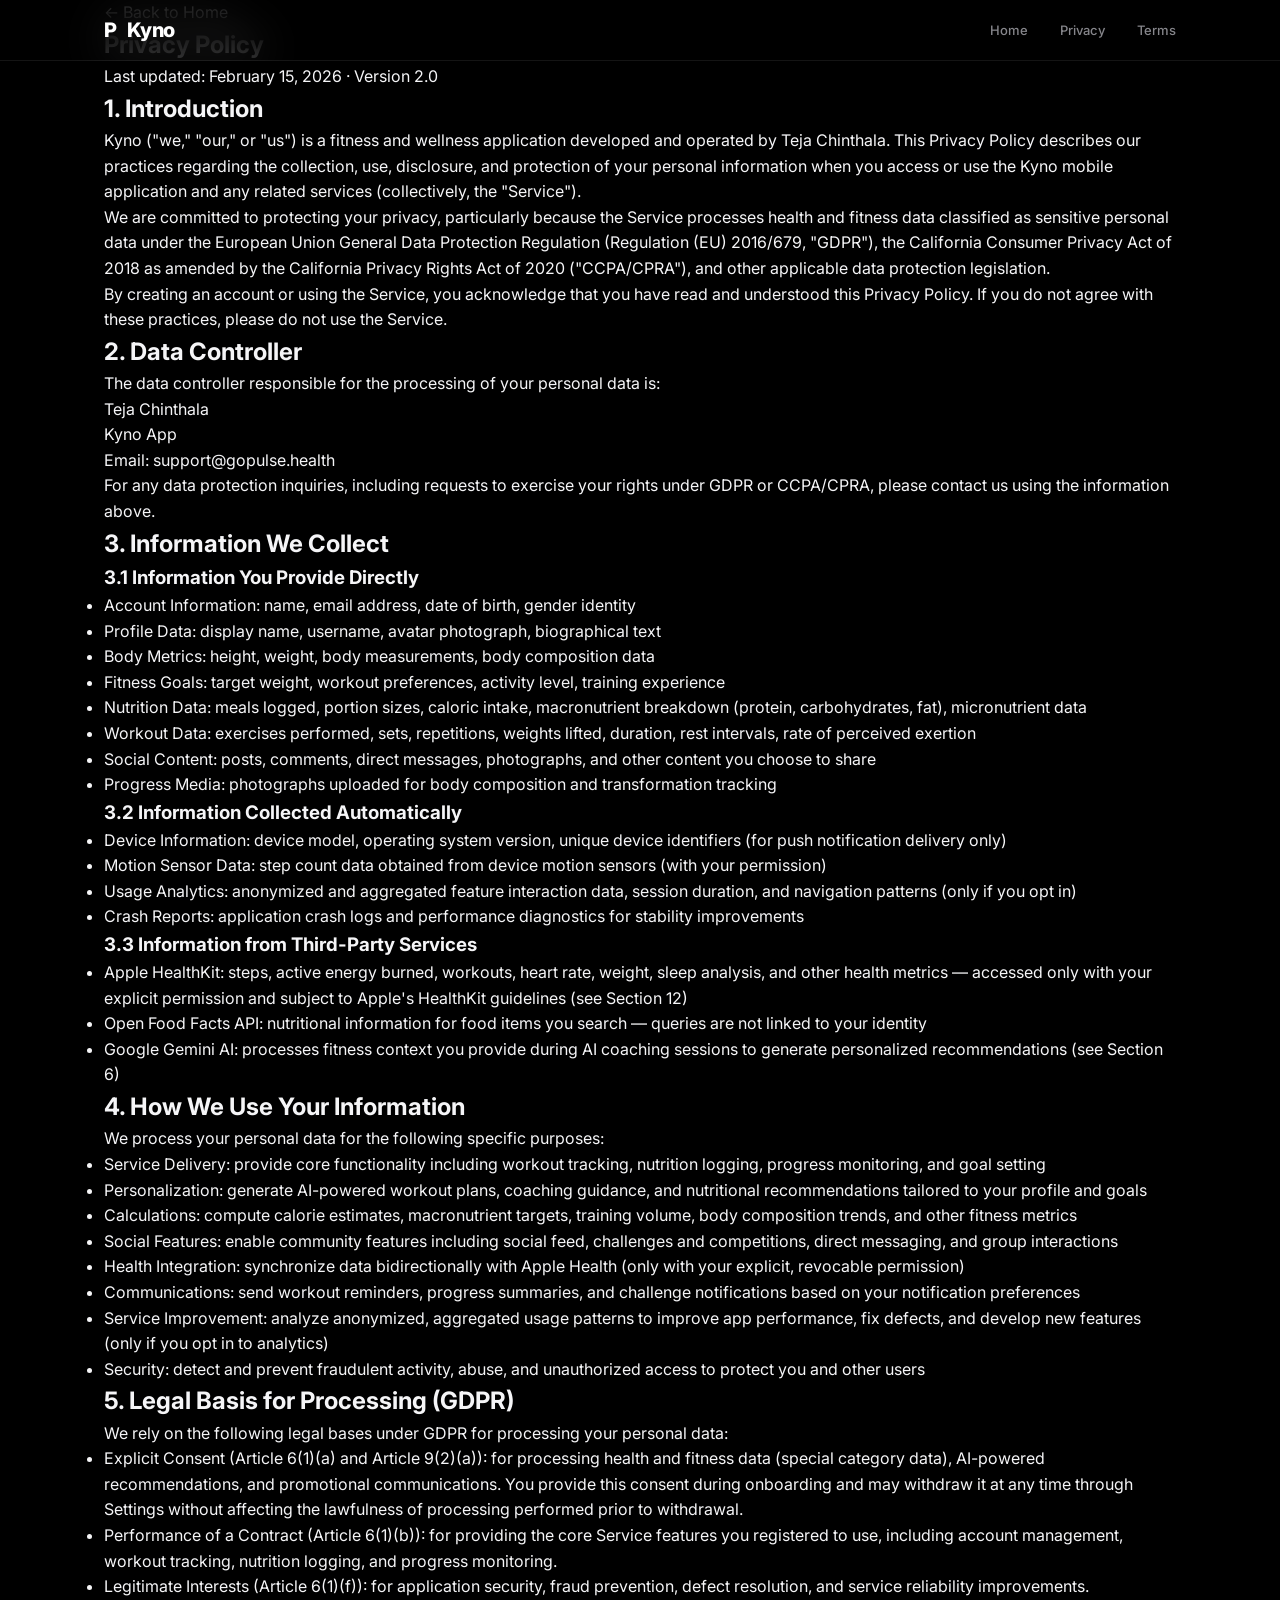
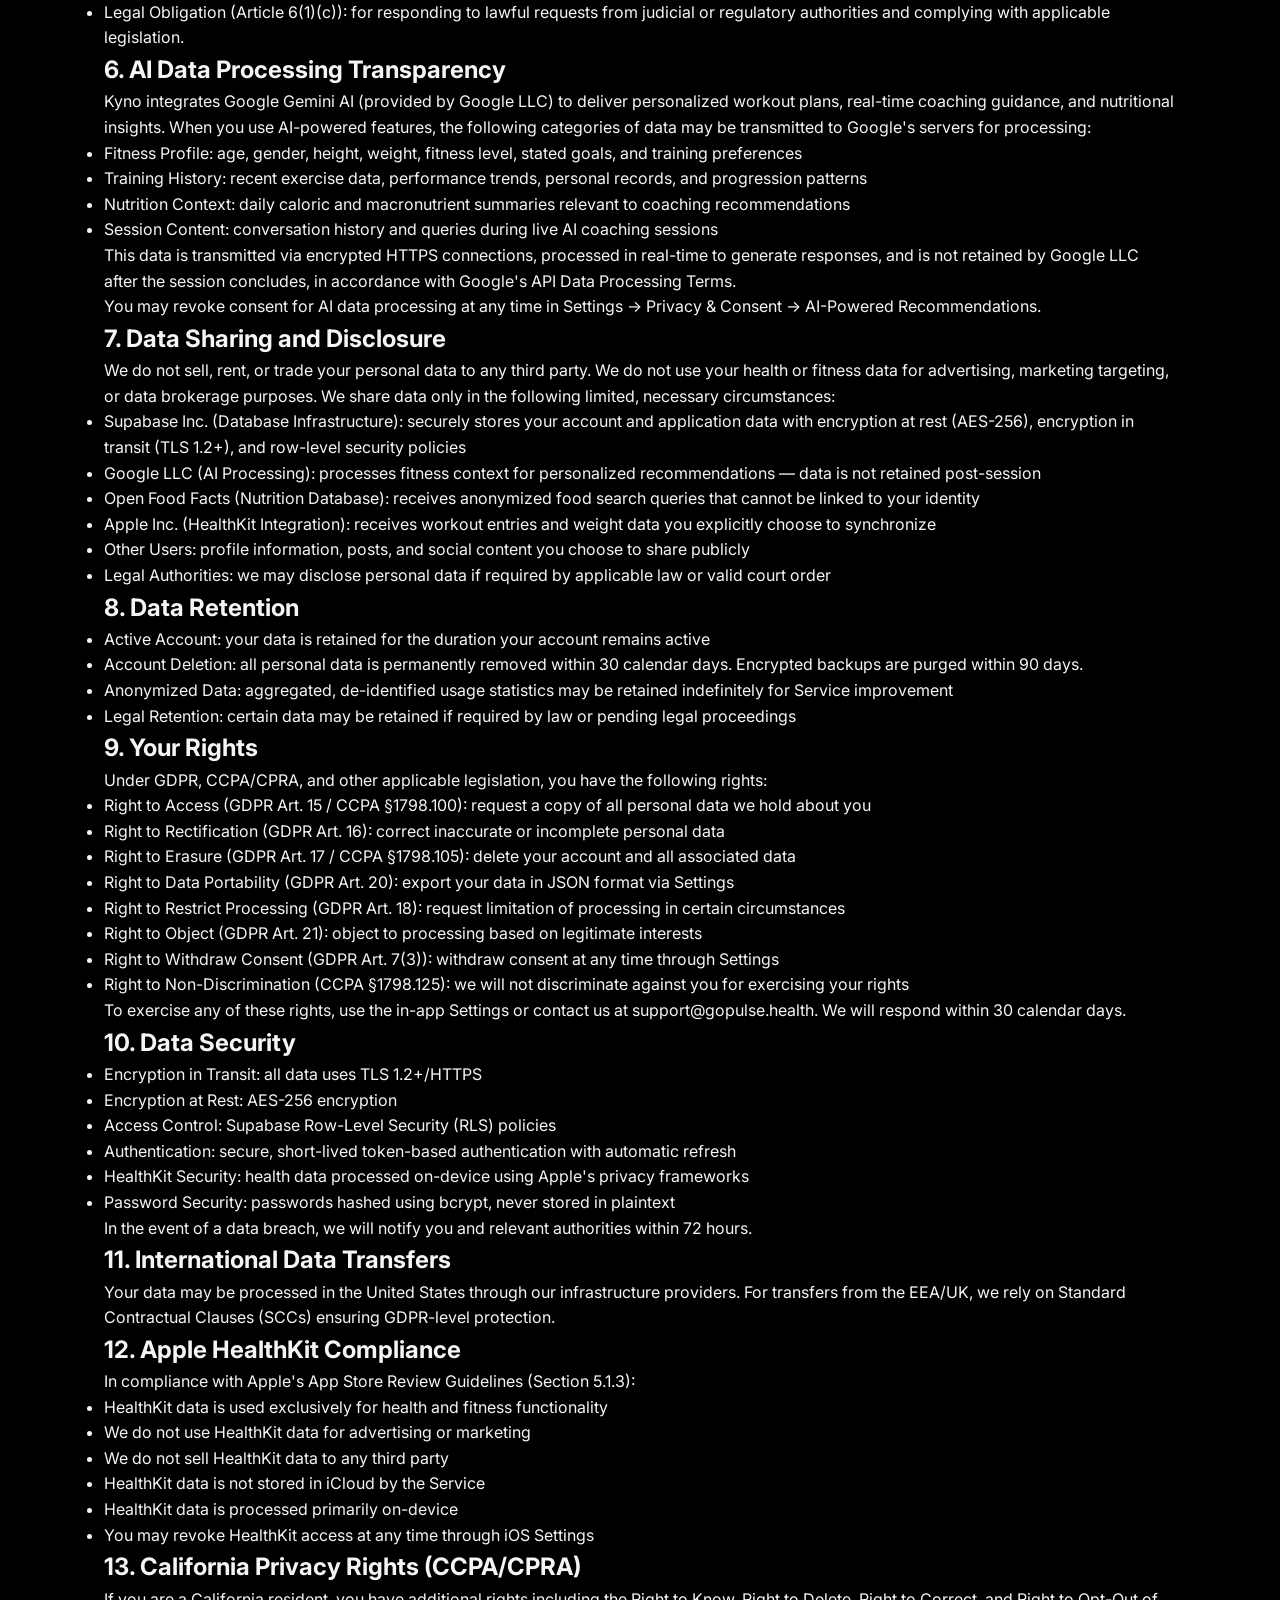
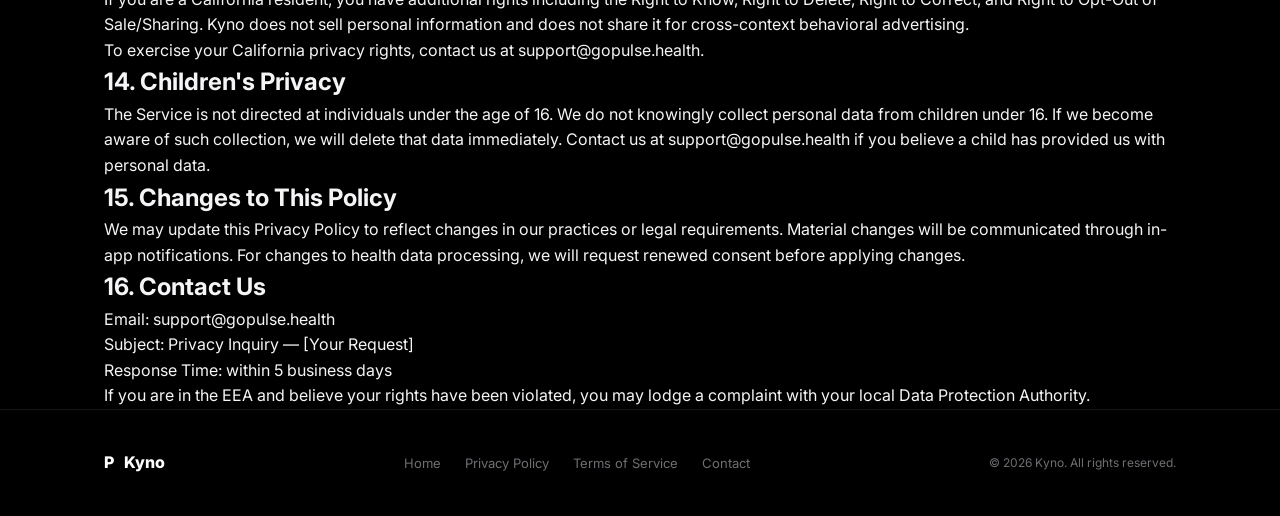
==== commit 3d645c63: "rebrand: Pulse/Spottr → Kyno AI — updated all pages, logo, favicon, styles" ====
--- a/privacy.html
+++ b/privacy.html
@@ -4,9 +4,9 @@
 <head>
     <meta charset="utf-8">
     <meta name="viewport" content="width=device-width, initial-scale=1.0">
-    <title>Privacy Policy — Spottr</title>
+    <title>Privacy Policy — Kyno</title>
     <meta name="description"
-        content="Spottr Privacy Policy — Learn how we collect, use, and protect your personal data.">
+        content="Kyno Privacy Policy — Learn how we collect, use, and protect your personal data.">
     <link rel="preconnect" href="https://fonts.googleapis.com">
     <link rel="preconnect" href="https://fonts.gstatic.com" crossorigin>
     <link href="https://fonts.googleapis.com/css2?family=Inter:wght@400;500;600;700;800;900&display=swap"
@@ -23,7 +23,7 @@
         <div class="nav-inner">
             <a href="index.html" class="nav-logo">
                 <div class="nav-logo-icon">P</div>
-                Spottr
+                Kyno
             </a>
             <ul class="nav-links">
                 <li><a href="index.html">Home</a></li>
@@ -44,9 +44,9 @@
 
                 <div class="legal-section">
                     <h2>1. Introduction</h2>
-                    <p>Spottr ("we," "our," or "us") is a fitness and wellness application developed and operated by Teja
+                    <p>Kyno ("we," "our," or "us") is a fitness and wellness application developed and operated by Teja
                         Chinthala. This Privacy Policy describes our practices regarding the collection, use,
-                        disclosure, and protection of your personal information when you access or use the Spottr mobile
+                        disclosure, and protection of your personal information when you access or use the Kyno mobile
                         application and any related services (collectively, the "Service").</p>
                     <p>We are committed to protecting your privacy, particularly because the Service processes health
                         and fitness data classified as sensitive personal data under the European Union General Data
@@ -61,7 +61,7 @@
                 <div class="legal-section">
                     <h2>2. Data Controller</h2>
                     <p>The data controller responsible for the processing of your personal data is:</p>
-                    <p>Teja Chinthala<br>Spottr App<br>Email: support@gopulse.health</p>
+                    <p>Teja Chinthala<br>Kyno App<br>Email: support@gopulse.health</p>
                     <p>For any data protection inquiries, including requests to exercise your rights under GDPR or
                         CCPA/CPRA, please contact us using the information above.</p>
                 </div>
@@ -150,7 +150,7 @@
 
                 <div class="legal-section">
                     <h2>6. AI Data Processing Transparency</h2>
-                    <p>Spottr integrates Google Gemini AI (provided by Google LLC) to deliver personalized workout plans,
+                    <p>Kyno integrates Google Gemini AI (provided by Google LLC) to deliver personalized workout plans,
                         real-time coaching guidance, and nutritional insights. When you use AI-powered features, the
                         following categories of data may be transmitted to Google's servers for processing:</p>
                     <ul>
@@ -263,7 +263,7 @@
                 <div class="legal-section">
                     <h2>13. California Privacy Rights (CCPA/CPRA)</h2>
                     <p>If you are a California resident, you have additional rights including the Right to Know, Right
-                        to Delete, Right to Correct, and Right to Opt-Out of Sale/Sharing. Spottr does not sell personal
+                        to Delete, Right to Correct, and Right to Opt-Out of Sale/Sharing. Kyno does not sell personal
                         information and does not share it for cross-context behavioral advertising.</p>
                     <p>To exercise your California privacy rights, contact us at support@gopulse.health.</p>
                 </div>
@@ -302,7 +302,7 @@
             <div class="footer-inner">
                 <div class="footer-brand">
                     <div class="footer-brand-icon">P</div>
-                    Spottr
+                    Kyno
                 </div>
                 <ul class="footer-links">
                     <li><a href="index.html">Home</a></li>
@@ -310,7 +310,7 @@
                     <li><a href="terms.html">Terms of Service</a></li>
                     <li><a href="mailto:support@gopulse.health">Contact</a></li>
                 </ul>
-                <div class="footer-copy">© 2026 Spottr. All rights reserved.</div>
+                <div class="footer-copy">© 2026 Kyno. All rights reserved.</div>
             </div>
         </div>
     </footer>
--- a/style.css
+++ b/style.css
@@ -1,5 +1,5 @@
 /* ═══════════════════════════════════════════════════════════════
-   SPOTTR — Glassmorphic Black & White Landing Page 2026
+   KYNO — Glassmorphic Black & White Landing Page 2026
    Premium storytelling · Apple-style · Scroll-driven motion
    ═══════════════════════════════════════════════════════════════ */
 
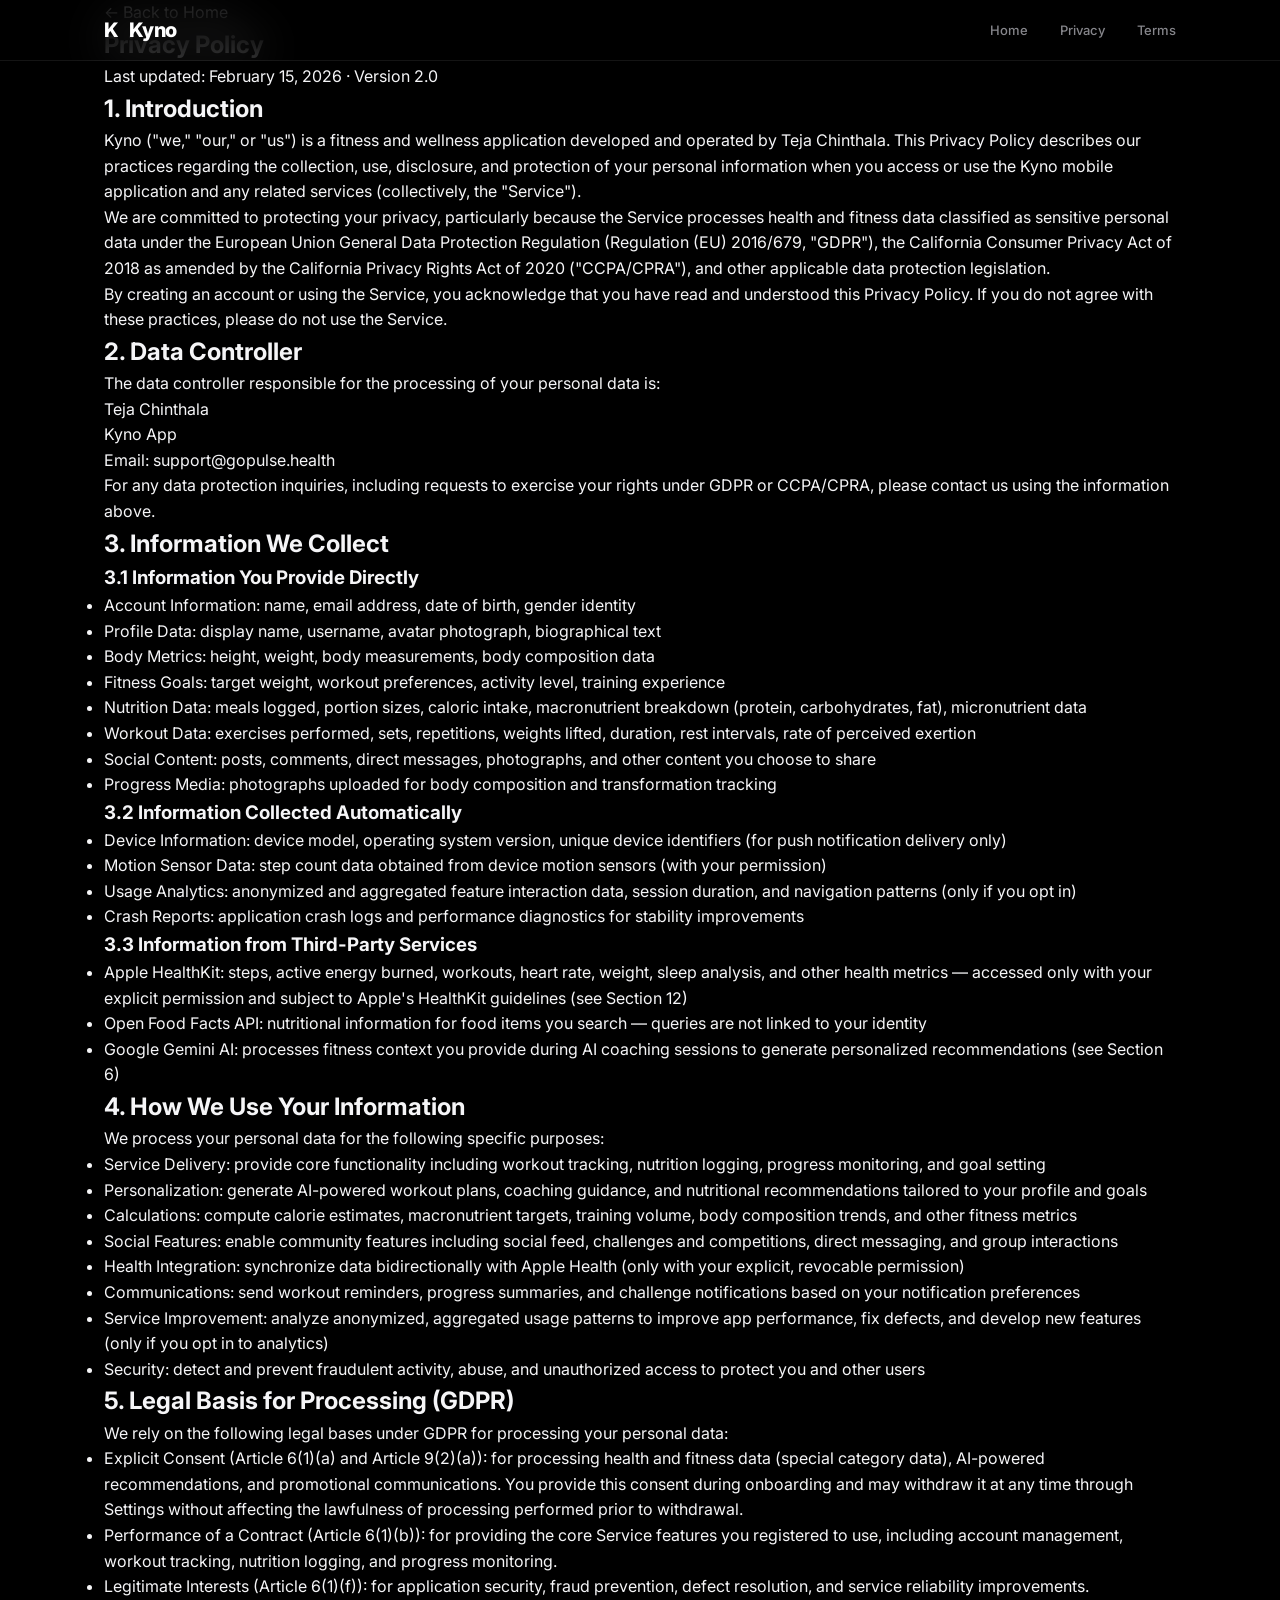
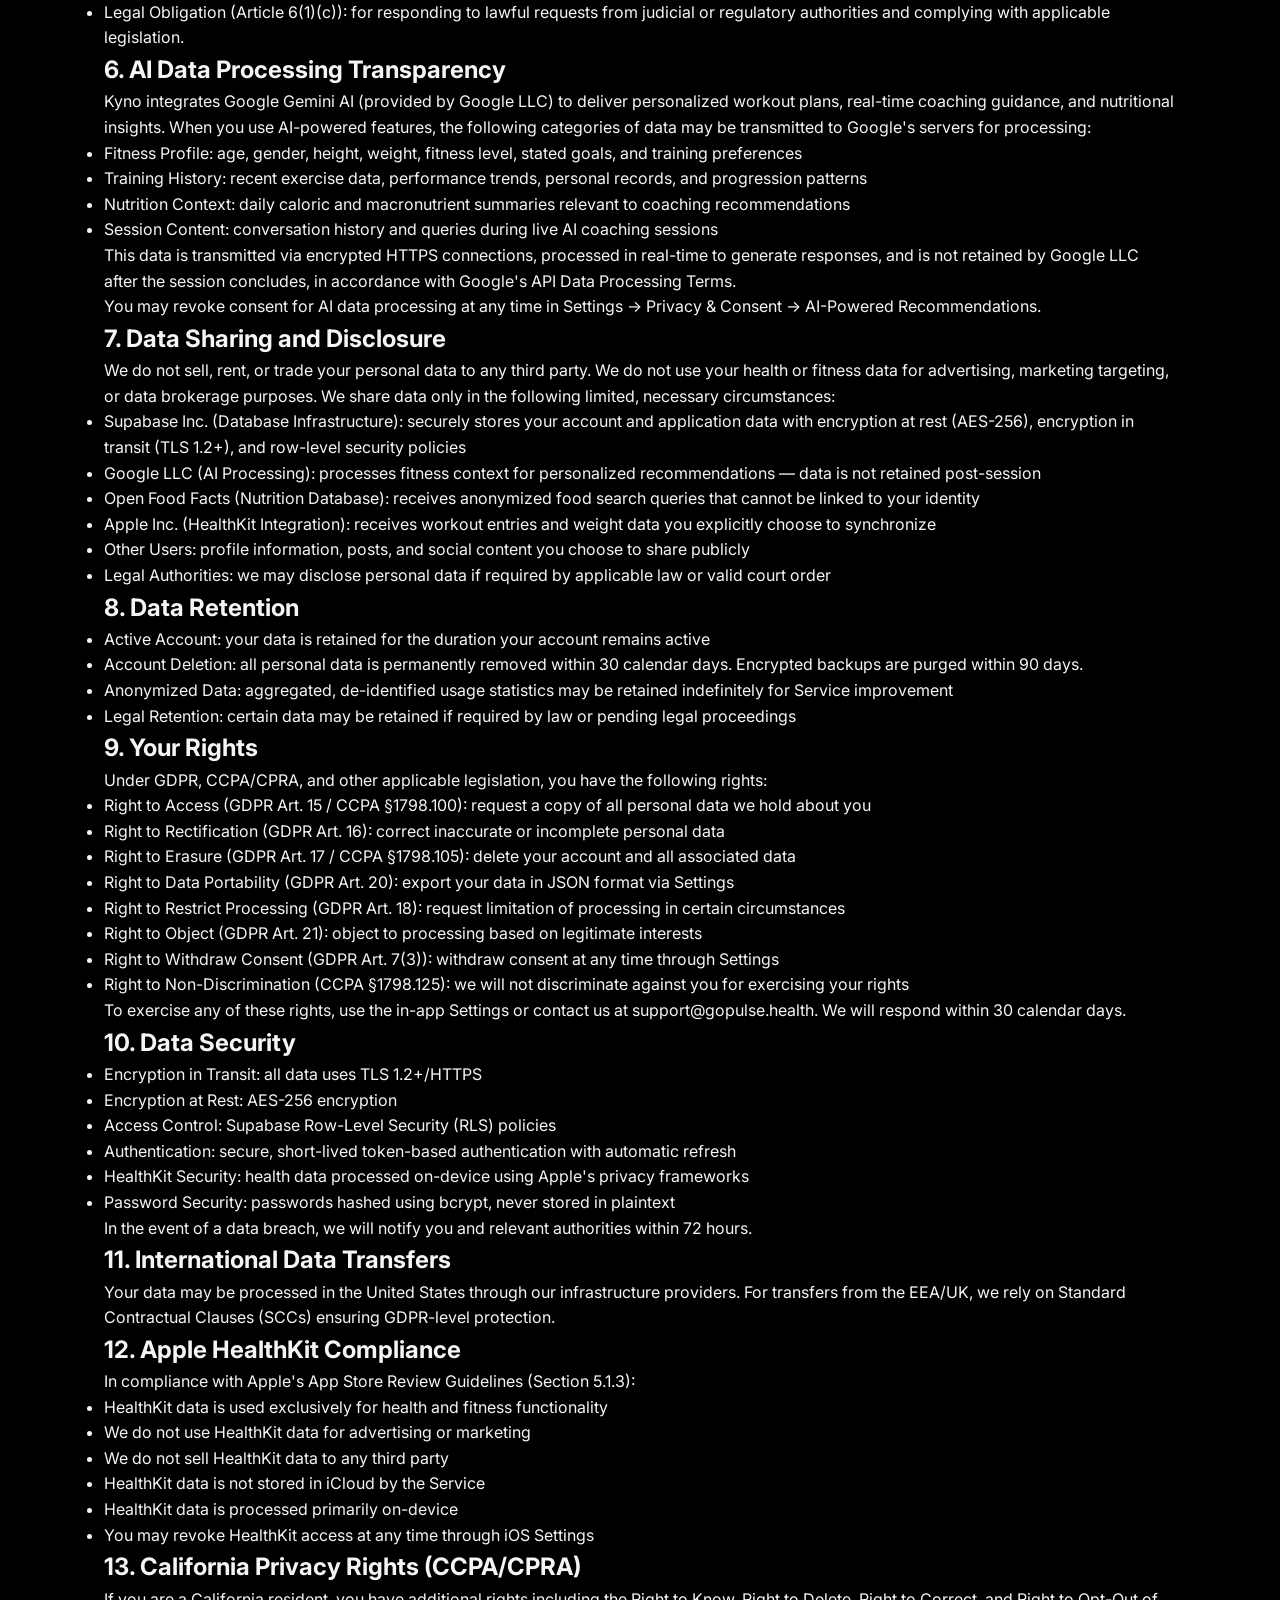
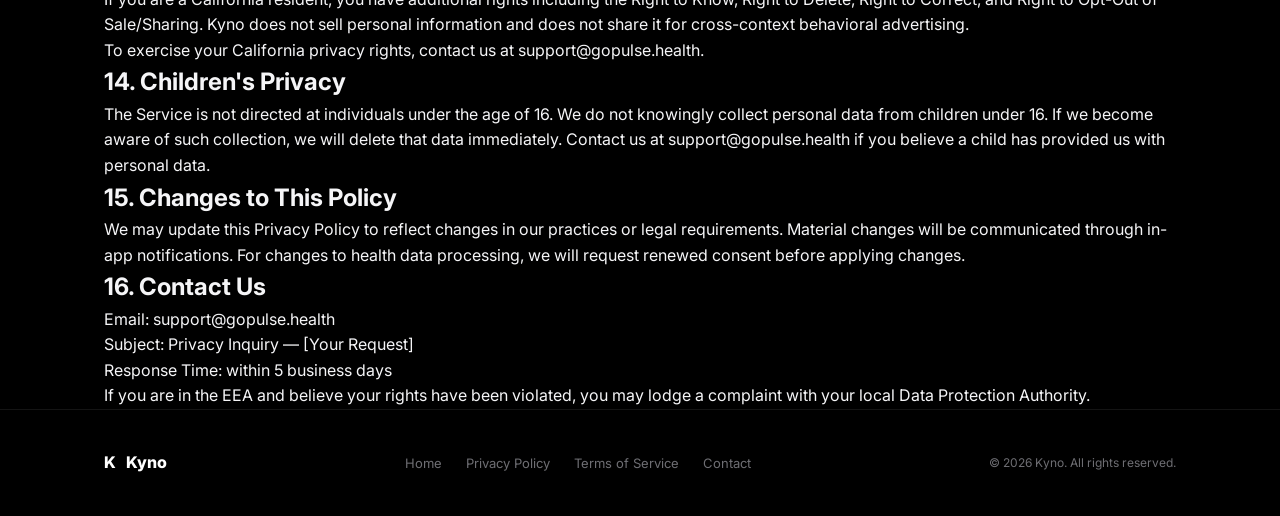
==== commit 0acc10ea: "chore: remove pricing section and update legal favicons to Kyno branding" ====
--- a/privacy.html
+++ b/privacy.html
@@ -13,7 +13,7 @@
         rel="stylesheet">
     <link rel="stylesheet" href="style.css">
     <link rel="icon"
-        href="data:image/svg+xml,<svg xmlns='http://www.w3.org/2000/svg' viewBox='0 0 100 100'><rect width='100' height='100' rx='20' fill='%23000'/><text x='50' y='72' font-size='60' font-weight='900' fill='white' text-anchor='middle' font-family='system-ui'>P</text></svg>">
+        href="data:image/svg+xml,<svg xmlns='http://www.w3.org/2000/svg' viewBox='0 0 100 100'><rect width='100' height='100' rx='20' fill='%23000'/><text x='50' y='72' font-size='60' font-weight='900' fill='white' text-anchor='middle' font-family='system-ui'>K</text></svg>">
 </head>
 
 <body>
@@ -22,7 +22,7 @@
     <nav class="nav scrolled">
         <div class="nav-inner">
             <a href="index.html" class="nav-logo">
-                <div class="nav-logo-icon">P</div>
+                <div class="nav-logo-icon">K</div>
                 Kyno
             </a>
             <ul class="nav-links">
@@ -301,7 +301,7 @@
         <div class="container">
             <div class="footer-inner">
                 <div class="footer-brand">
-                    <div class="footer-brand-icon">P</div>
+                    <div class="footer-brand-icon">K</div>
                     Kyno
                 </div>
                 <ul class="footer-links">
